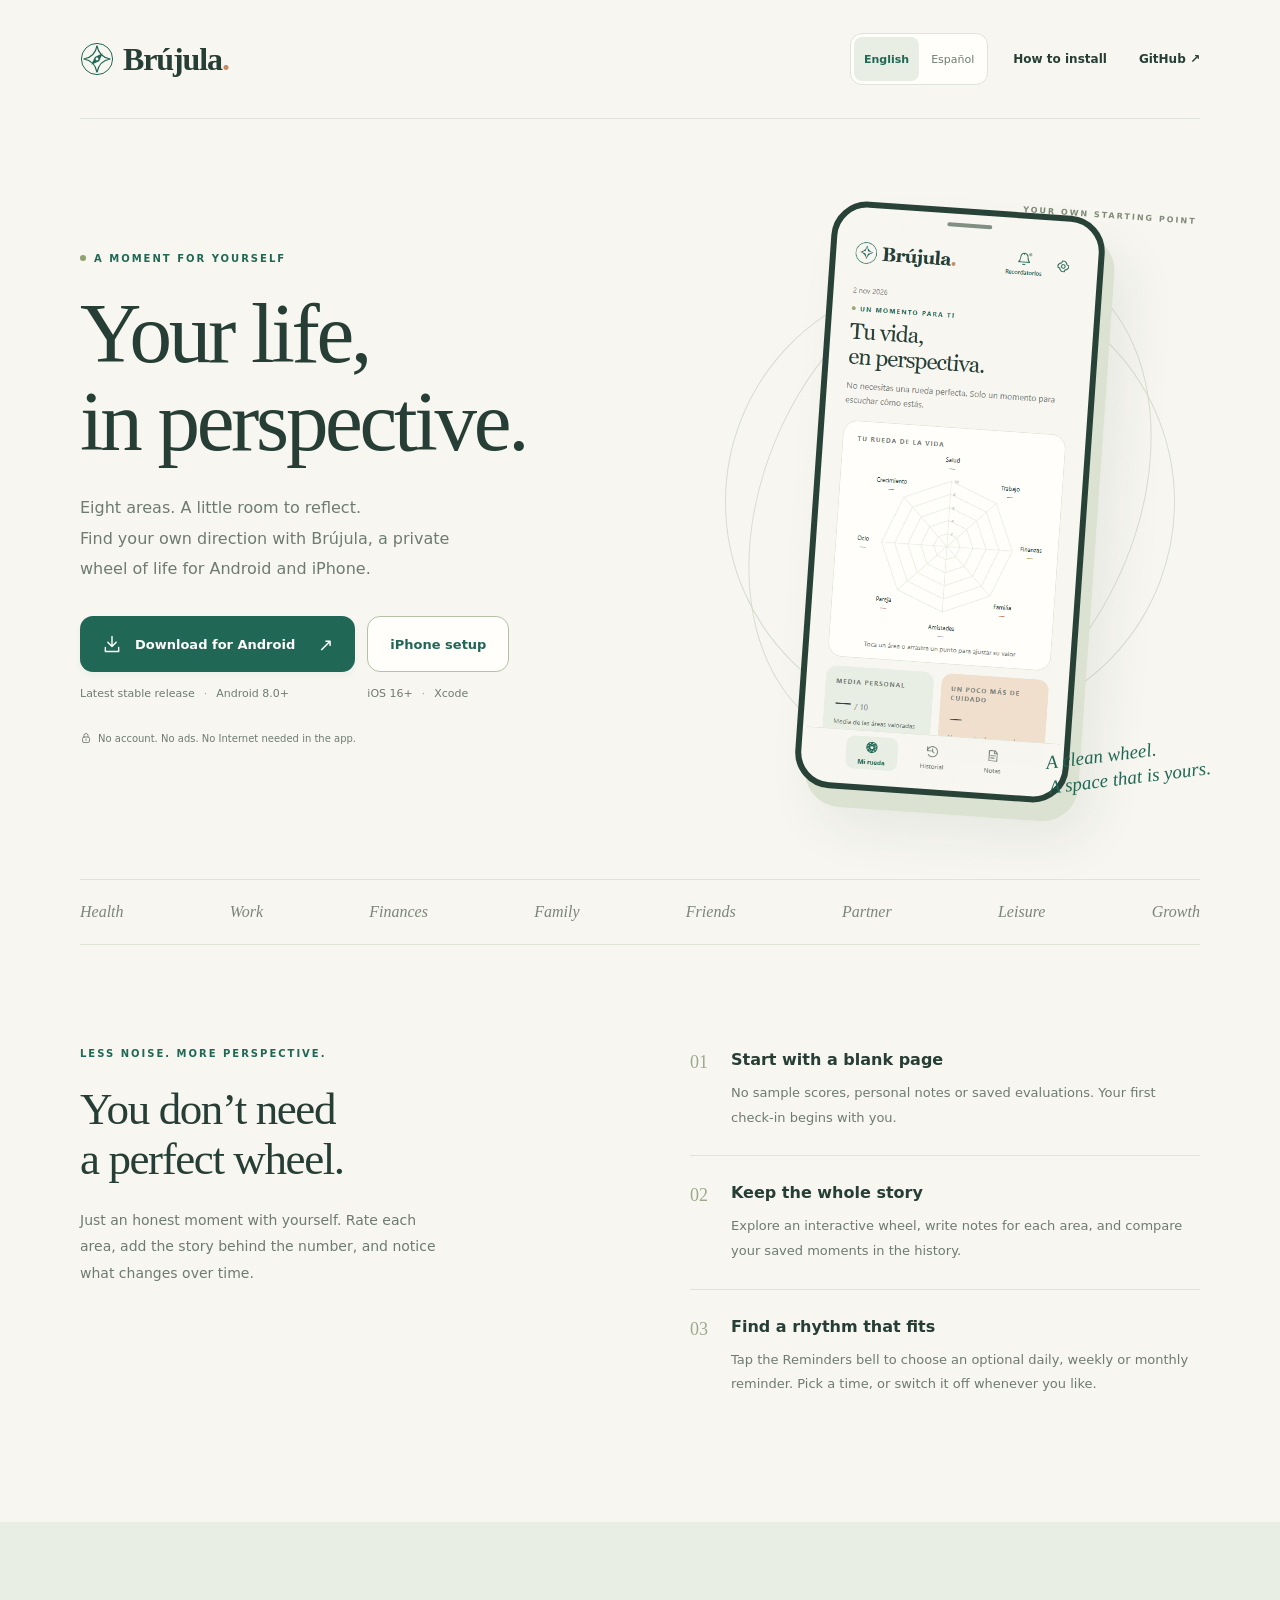
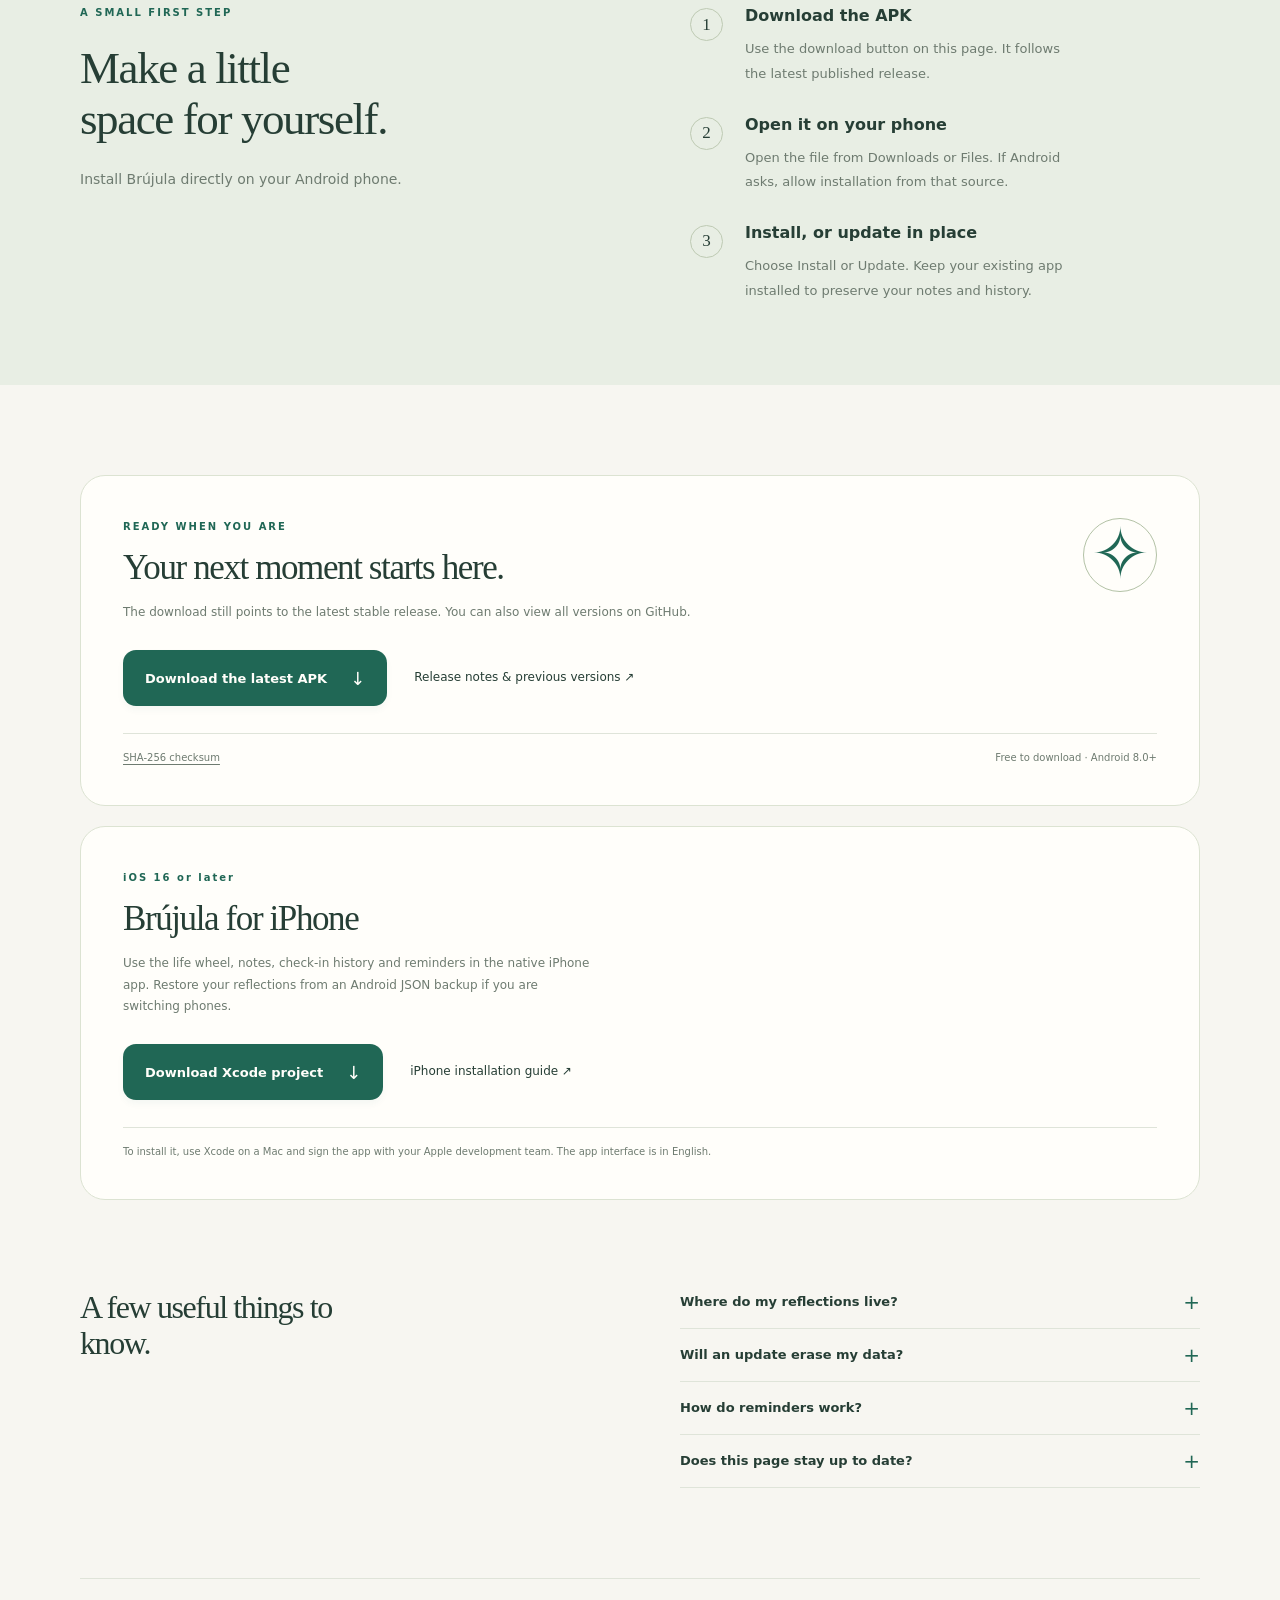
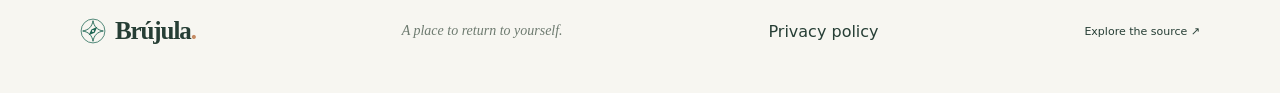
==== docs/index.html @ 3e348120 "Offer iPhone setup on the download website" ====
<!doctype html>
<html lang="en">
<head>
  <meta charset="utf-8">
  <meta name="viewport" content="width=device-width,initial-scale=1">
  <meta name="theme-color" content="#F7F6F1">
  <meta name="description" content="Get Brújula for Android and iPhone. A private, offline wheel of life with personal reflections, check-in history and optional reminders.">
  <meta name="color-scheme" content="light">
  <title>Brújula — A moment for yourself</title>
  <link rel="icon" type="image/svg+xml" href="compass.svg">
  <link rel="stylesheet" href="style.css?v=iphone-1">
  <script src="config.js" defer></script>
  <script src="translations.js?v=iphone-1" defer></script>
  <script src="app.js?v=language-1" defer></script>
</head>
<body>
  <a class="skip" href="#main" data-i18n="skip">Skip to content</a>
  <header class="site-header wrap">
    <a class="brand" href="#" aria-label="Brújula home" data-i18n-aria="home"><img src="compass.svg" width="34" height="34" alt=""><span>Brújula<span class="dot">.</span></span></a>
    <div class="header-tools">
      <div class="language-switch" role="group" aria-label="Language" data-i18n-aria="language" hidden>
        <button type="button" data-language="en" lang="en" aria-pressed="true">English</button>
        <button type="button" data-language="es" lang="es" aria-pressed="false">Español</button>
      </div>
      <nav aria-label="Main navigation" data-i18n-aria="navigation"><a href="#how-to-install" data-i18n="navInstall">How to install</a><a data-repository href="https://github.com/anderrow/brujula" target="_blank" rel="noopener noreferrer">GitHub <span aria-hidden="true">↗</span></a></nav>
    </div>
  </header>
  <main id="main">
    <section class="hero wrap" aria-labelledby="hero-title">
      <div class="hero-copy">
        <p class="eyebrow"><span aria-hidden="true"></span><span data-i18n="heroEyebrow">A MOMENT FOR YOURSELF</span></p>
        <h1 id="hero-title"><span data-i18n="heroTitleFirst">Your life,</span><br><span data-i18n="heroTitleLast">in perspective.</span></h1>
        <p class="intro"><span data-i18n="heroIntroFirst">Eight areas. A little room to reflect.</span><br><span data-i18n="heroIntroLast">Find your own direction with Brújula, a private wheel of life for Android and iPhone.</span></p>
        <div class="hero-actions">
          <div>
            <a class="button primary download-link" data-download href="https://github.com/anderrow/brujula/releases/latest/download/Brujula.apk"><svg viewBox="0 0 24 24" aria-hidden="true"><path d="M12 3v12m-5-5 5 5 5-5M4 16v5h16v-5"/></svg><span class="button-text" data-i18n="download">Download for Android</span><span aria-hidden="true">↗</span></a>
            <p class="download-meta"><span id="hero-version">Latest stable release</span><span class="divider">·</span>Android 8.0+</p>
          </div>
          <div lang="en">
            <a class="button outline" href="#iphone">iPhone setup</a>
            <p class="download-meta">iOS 16+ <span class="divider">·</span> Xcode</p>
          </div>
        </div>
        <p class="private-line"><svg viewBox="0 0 24 24" aria-hidden="true"><rect x="5" y="10" width="14" height="11" rx="3"/><path d="M8 10V7a4 4 0 0 1 8 0v3m-4 4v3"/></svg><span data-i18n="privateLine">No account. No ads. No Internet needed in the app.</span></p>
      </div>
      <div class="hero-visual">
        <div class="orbit orbit-one" aria-hidden="true"></div><div class="orbit orbit-two" aria-hidden="true"></div>
        <span class="visual-label" aria-hidden="true" data-i18n="visualLabel">YOUR OWN STARTING POINT</span>
        <div class="phone"><div class="phone-speaker" aria-hidden="true"></div><img src="app-preview.png?v=1.1.1" width="393" height="852" data-i18n-alt="previewAlt" alt="The Brújula app starts with a clean wheel of life and a labeled reminder bell in the header. All eight categories are unrated and no personal data is preloaded."></div>
        <span class="visual-note"><span data-i18n="visualNoteFirst">A clean wheel.</span><br><span data-i18n="visualNoteLast">A space that is yours.</span></span>
      </div>
    </section>
    <div class="areas wrap" aria-label="The eight areas of your wheel" data-i18n-aria="areasLabel"><span data-i18n="health">Health</span><span data-i18n="work">Work</span><span data-i18n="finances">Finances</span><span data-i18n="family">Family</span><span data-i18n="friends">Friends</span><span data-i18n="partner">Partner</span><span data-i18n="leisure">Leisure</span><span data-i18n="growth">Growth</span></div>
    <section class="reflection wrap" aria-labelledby="reflection-title">
      <div class="section-intro"><p class="eyebrow" data-i18n="reflectionEyebrow">LESS NOISE. MORE PERSPECTIVE.</p><h2 id="reflection-title"><span data-i18n="reflectionTitleFirst">You don’t need</span><br><span data-i18n="reflectionTitleLast">a perfect wheel.</span></h2><p data-i18n="reflectionIntro">Just an honest moment with yourself. Rate each area, add the story behind the number, and notice what changes over time.</p></div>
      <div class="feature-list">
        <article><span class="feature-number">01</span><div><h3 data-i18n="featureStartTitle">Start with a blank page</h3><p data-i18n="featureStartBody">No sample scores, personal notes or saved evaluations. Your first check-in begins with you.</p></div></article>
        <article><span class="feature-number">02</span><div><h3 data-i18n="featureHistoryTitle">Keep the whole story</h3><p data-i18n="featureHistoryBody">Explore an interactive wheel, write notes for each area, and compare your saved moments in the history.</p></div></article>
        <article><span class="feature-number">03</span><div><h3 data-i18n="featureReminderTitle">Find a rhythm that fits</h3><p data-i18n="featureReminderBody">Tap the Reminders bell to choose an optional daily, weekly or monthly reminder. Pick a time, or switch it off whenever you like.</p></div></article>
      </div>
    </section>
    <section id="how-to-install" class="install-section" aria-labelledby="install-title">
      <div class="wrap install-layout">
        <div><p class="eyebrow" data-i18n="installEyebrow">A SMALL FIRST STEP</p><h2 id="install-title"><span data-i18n="installTitleFirst">Make a little</span><br><span data-i18n="installTitleLast">space for yourself.</span></h2><p class="section-copy" data-i18n="installIntro">Install Brújula directly on your Android phone.</p></div>
        <ol class="install-steps">
          <li><span>1</span><div><h3 data-i18n="installDownloadTitle">Download the APK</h3><p data-i18n="installDownloadBody">Use the download button on this page. It follows the latest published release.</p></div></li>
          <li><span>2</span><div><h3 data-i18n="installOpenTitle">Open it on your phone</h3><p data-i18n="installOpenBody">Open the file from Downloads or Files. If Android asks, allow installation from that source.</p></div></li>
          <li><span>3</span><div><h3 data-i18n="installUpdateTitle">Install, or update in place</h3><p data-i18n="installUpdateBody">Choose Install or Update. Keep your existing app installed to preserve your notes and history.</p></div></li>
        </ol>
      </div>
    </section>
    <div class="release wrap">
      <section class="release-card" aria-labelledby="release-title">
        <div class="release-heading"><div><p class="eyebrow" data-i18n="releaseEyebrow">READY WHEN YOU ARE</p><h2 id="release-title" data-i18n="releaseTitle">Your next moment starts here.</h2><p id="release-description" aria-live="polite">The download always points to the latest stable release on GitHub.</p></div><span class="android-mark" aria-hidden="true">✧</span></div>
        <div class="release-actions"><a class="button primary download-link" data-download href="https://github.com/anderrow/brujula/releases/latest/download/Brujula.apk"><span class="button-text" data-i18n="downloadLatest">Download the latest APK</span><span aria-hidden="true">↓</span></a><a class="text-link" data-releases href="https://github.com/anderrow/brujula/releases/latest" target="_blank" rel="noopener noreferrer"><span data-i18n="releaseNotes">Release notes &amp; previous versions</span> <span aria-hidden="true">↗</span></a></div>
        <div class="release-foot"><a data-checksum href="https://github.com/anderrow/brujula/releases/latest/download/Brujula.apk.sha256" data-i18n="checksum">SHA-256 checksum</a><span data-i18n="releaseFoot">Free to download · Android 8.0+</span></div>
      </section>
      <section id="iphone" class="release-card" aria-labelledby="iphone-title" lang="en">
        <div class="release-heading">
          <div>
            <p class="eyebrow">iOS 16 or later</p>
            <h2 id="iphone-title">Brújula for iPhone</h2>
            <p>Use the life wheel, notes, check-in history and reminders in the native iPhone app. Restore your reflections from an Android JSON backup if you are switching phones.</p>
          </div>
        </div>
        <div class="release-actions">
          <a class="button primary" href="https://github.com/anderrow/brujula/archive/aee8aac75aae36e107dab9e1777c7aeee1365693.zip"><span class="button-text">Download Xcode project</span><span aria-hidden="true">↓</span></a>
          <a class="text-link" href="https://github.com/anderrow/brujula/tree/aee8aac75aae36e107dab9e1777c7aeee1365693/ios#run-on-an-iphone">iPhone installation guide <span aria-hidden="true">↗</span></a>
        </div>
        <div class="release-foot">To install it, use Xcode on a Mac and sign the app with your Apple development team. The app interface is in English.</div>
      </section>
    </div>
    <section class="faq wrap" aria-labelledby="questions-title">
      <h2 id="questions-title" data-i18n="questionsTitle">A few useful things to know.</h2>
      <div>
        <details><summary data-i18n="faqDataTitle">Where do my reflections live?</summary><p data-i18n="faqDataBody">On your phone. The Android app works offline, with no account, server or analytics. You can export a local JSON backup from Settings. Back up your reflections before uninstalling or changing phones.</p></details>
        <details><summary data-i18n="faqUpdateTitle">Will an update erase my data?</summary><p data-i18n="faqUpdateBody">Install the new release over your existing app, without uninstalling it. Your reflections and history are preserved. To start fresh instead, use Settings → Clear data and start fresh and confirm.</p></details>
        <details><summary data-i18n="faqReminderTitle">How do reminders work?</summary><p data-i18n="faqReminderBody">They are off by default. Tap the bell labeled Reminders in the app header, or open Settings → Reflection reminder. Choose a daily, weekly or monthly schedule and a local time, then save. Android will ask for notification permission when needed. You can disable the reminder and save at any time. Battery management may delay delivery.</p></details>
        <details><summary data-i18n="faqLatestTitle">Does this page stay up to date?</summary><p data-i18n="faqLatestBody">The download points to the latest stable GitHub release. Version information is refreshed from GitHub when available. The permanent APK link follows new releases even if version information is temporarily out of date. This page does not update the app on your phone automatically.</p></details>
      </div>
    </section>
  </main>
  <footer class="wrap"><a class="brand" href="#" aria-label="Brújula home" data-i18n-aria="home"><img src="compass.svg" width="26" height="26" alt=""><span>Brújula<span class="dot">.</span></span></a><p data-i18n="footerNote">A place to return to yourself.</p><a href="privacy.html" data-i18n="privacyPolicy">Privacy policy</a><a data-repository href="https://github.com/anderrow/brujula" target="_blank" rel="noopener noreferrer"><span data-i18n="source">Explore the source</span> <span aria-hidden="true">↗</span></a></footer>
  <noscript><p class="noscript">JavaScript is off. The APK links still download the latest stable release.</p></noscript>
</body>
</html>
---- docs/style.css ----
:root{--cream:#f7f6f1;--paper:#fffefa;--green:#206755;--ink:#263e35;--muted:#6e7b70;--line:#dfe4d9;--pale:#e8eee4;--warm:#ead7c1;--serif:Georgia,'Times New Roman',serif;--sans:system-ui,-apple-system,'Segoe UI',sans-serif;font-family:var(--sans);color:var(--ink);background:var(--cream);font-synthesis:none}*{box-sizing:border-box}html{scroll-behavior:smooth}body{margin:0}a{color:inherit;text-decoration:none}button,a{-webkit-tap-highlight-color:transparent}a:focus-visible,summary:focus-visible{outline:3px solid #b38a45;outline-offset:6px}.wrap{width:min(1120px,calc(100% - 80px));margin:auto}.skip{position:fixed;top:10px;left:10px;z-index:20;background:var(--green);color:white;padding:12px;transform:translateY(-200%)}.skip:focus{transform:none}.site-header{display:flex;justify-content:space-between;align-items:center;padding:33px 0;border-bottom:1px solid var(--line)}.brand{font:600 32px var(--serif);letter-spacing:-1.1px;display:inline-flex;align-items:center;gap:9px}.brand img{object-fit:contain}.dot{color:#c58b63}nav{display:flex;align-items:center;gap:32px;font-size:12px;font-weight:550}nav a{padding:10px 0}nav a:hover,.text-link:hover,footer>a:last-child:hover{color:var(--green);text-decoration:underline;text-underline-offset:5px}.hero{display:grid;grid-template-columns:1.08fr .92fr;align-items:center;gap:35px;min-height:760px;padding:75px 0 69px}.eyebrow{font-size:10px;font-weight:700;line-height:1.7;letter-spacing:2px;color:var(--green);display:flex;gap:8px;align-items:center;margin:0 0 22px}.eyebrow>span{width:6px;height:6px;border-radius:50%;background:#8fa16e}h1{font:normal clamp(57px,6.8vw,85px)/1.04 var(--serif);letter-spacing:-3.3px;margin:0 0 28px}h2{font:normal 45px/1.12 var(--serif);letter-spacing:-1.4px;margin:0 0 22px}h3{font-size:16px;line-height:1.5;margin:0 0 9px;font-weight:600}.intro{font-size:16px;line-height:1.9;color:var(--muted);max-width:405px;margin:0 0 32px}.button{display:inline-flex;align-items:center;justify-content:center;gap:13px;min-height:56px;border-radius:13px;padding:16px 22px;font-size:13px;font-weight:600;cursor:pointer}.primary{background:var(--green);color:#fffefa;box-shadow:0 4px 7px #2067550b;transition:background .15s,transform .15s}.primary:hover{background:#18523f;transform:translateY(-2px)}.primary svg,.private-line svg{width:20px;height:20px;stroke:currentColor;fill:none;stroke-width:1.7;stroke-linecap:round;stroke-linejoin:round}.button>span{font-size:18px;font-weight:400;margin-left:10px}.download-meta{display:flex;gap:9px;align-items:center;color:var(--muted);font-size:11px;margin:15px 0 22px}.divider{color:#a2aa9a}.private-line{font-size:10px;color:var(--muted);display:flex;align-items:center;gap:6px}.private-line svg{width:12px;height:12px}.hero-visual{position:relative;display:flex;align-items:center;justify-content:center;min-height:590px}.phone{width:274px;border:6px solid #294238;border-radius:36px;padding:16px 4px 9px;background:#f7f6f1;box-shadow:11px 18px 0 #dce2d2,25px 35px 55px #263e3514;position:relative;z-index:2;transform:rotate(4deg);overflow:hidden}.phone img{display:block;width:100%;height:auto;border-radius:23px}.phone-speaker{position:absolute;width:45px;height:4px;top:9px;left:calc(50% - 22px);background:#809083;border-radius:5px}.orbit{position:absolute;border:1px solid #d7dece;border-radius:50%;width:450px;height:450px;transform:rotate(-24deg)}.orbit-two{width:370px;height:520px;transform:rotate(26deg)}.visual-label{position:absolute;top:4px;right:3px;font-size:8px;font-weight:700;letter-spacing:2px;transform:rotate(4deg);color:#7f8b77}.visual-note{font:italic 19px/1.3 var(--serif);position:absolute;right:-10px;bottom:7px;z-index:3;color:var(--green);transform:rotate(-7deg)}.areas{border-top:1px solid var(--line);border-bottom:1px solid var(--line);display:flex;justify-content:space-between;gap:10px;flex-wrap:wrap;padding:23px 0;color:#7b8678;font:italic 16px var(--serif)}.reflection{display:grid;grid-template-columns:1fr 1fr;gap:100px;padding:100px 0}.section-intro>p:last-child,.section-copy{font-size:14px;line-height:1.9;color:var(--muted);max-width:360px}.feature-list{padding-top:3px}.feature-list article{display:flex;gap:23px;padding:25px 0;border-bottom:1px solid var(--line)}.feature-list article:first-child{padding-top:0}.feature-list article:last-child{border-bottom:0}.feature-number{font:18px var(--serif);color:#9da98d;margin-top:4px}.feature-list p{font-size:13px;line-height:1.9;color:var(--muted);margin:0}.install-section{background:var(--pale);padding:82px 0}.install-layout{display:grid;grid-template-columns:1fr 1fr;gap:100px}.install-steps{margin:0;padding:0;list-style:none}.install-steps li{display:flex;gap:22px;padding:0 0 26px}.install-steps li:last-child{padding-bottom:0}.install-steps li>span{display:flex;align-items:center;justify-content:center;flex-shrink:0;width:33px;height:33px;border:1px solid #becab3;border-radius:50%;font:17px var(--serif);margin-top:4px}.install-steps p{font-size:13px;line-height:1.9;color:var(--muted);margin:0;max-width:340px}.release{padding:90px 0}.release-card{border:1px solid #dce3d2;border-radius:25px;background:var(--paper);padding:42px}.release-heading{display:flex;justify-content:space-between;gap:20px}.release-heading h2{font-size:35px;margin:0 0 15px}.release-heading p:last-child{font-size:12px;line-height:1.8;color:var(--muted);margin:0}.release-heading .eyebrow{margin-bottom:13px}.android-mark{display:flex;align-items:center;justify-content:center;flex-shrink:0;width:74px;height:74px;border:1px solid #b3c2a6;border-radius:50%;font:70px var(--serif);color:var(--green);line-height:1}.release-actions{display:flex;align-items:center;gap:27px;margin-top:26px}.text-link{font-size:12px;line-height:1.8}.release-foot{display:flex;align-items:center;justify-content:space-between;font-size:10px;color:var(--muted);border-top:1px solid var(--line);padding-top:18px;margin-top:27px;gap:15px}.release-foot a{text-decoration:underline;text-underline-offset:3px}.faq{display:grid;grid-template-columns:1fr 1fr;gap:80px;padding:0 0 90px}.faq h2{font-size:32px;max-width:270px}.faq details{border-bottom:1px solid var(--line);padding:18px 0}.faq details:first-child{padding-top:4px}.faq summary{font-size:13px;font-weight:600;cursor:pointer;list-style:none;display:flex;gap:15px;justify-content:space-between}.faq summary::-webkit-details-marker{display:none}.faq summary:after{content:'+';font-weight:400;color:var(--green);font-size:20px;line-height:16px}.faq details[open] summary:after{content:'−'}.faq details p{font-size:12px;line-height:1.9;color:var(--muted);margin-bottom:0}footer{display:flex;align-items:center;justify-content:space-between;gap:20px;border-top:1px solid var(--line);padding:30px 0 40px}footer .brand{font-size:25px}footer p{font:italic 14px var(--serif);color:var(--muted)}footer>a:last-child{font-size:11px}.noscript{text-align:center;font-size:12px;padding:10px 20px;color:var(--muted)}@media(min-width:1500px){.hero{min-height:800px}}@media(max-width:1000px){.wrap{width:calc(100% - 56px)}.hero{gap:15px;min-height:690px;padding:65px 0}.hero-visual{min-height:550px}.phone{width:245px}.orbit{width:330px;height:400px}.orbit-two{width:300px;height:440px}.visual-note{right:-6px;font-size:17px}.reflection,.install-layout{gap:50px}.faq{gap:50px}}@media(max-width:700px){.wrap{width:calc(100% - 40px)}.site-header{padding:22px 0}.brand{font-size:29px}.brand img{width:29px;height:29px}nav{font-size:11px;gap:17px}nav a:first-child{display:none}.hero{grid-template-columns:1fr;padding:46px 0 32px;gap:18px;min-height:0}.hero-copy{max-width:480px}.eyebrow{font-size:9px;letter-spacing:1.7px;margin-bottom:20px}h1{font-size:62px;letter-spacing:-2.5px;margin-bottom:23px}.intro{font-size:14px;line-height:1.9;margin-bottom:25px;max-width:330px}.private-line{font-size:9px;line-height:1.8;align-items:flex-start}.private-line svg{flex-shrink:0;margin-top:2px}.hero-visual{min-height:500px;margin:10px 12px 9px}.phone{width:235px;border-width:5px;box-shadow:9px 13px 0 #dce2d2,15px 24px 35px #263e3514}.orbit{width:300px;height:360px}.orbit-two{width:255px;height:430px}.visual-label{top:8px;right:0;font-size:7px}.visual-note{bottom:5px;right:-5px;font-size:17px}.areas{justify-content:center;gap:15px 21px;padding:22px 12px;font-size:15px}.reflection{grid-template-columns:1fr;gap:28px;padding:60px 0}.section-intro h2{font-size:40px}.section-intro>p:last-child{font-size:13px;max-width:360px}.feature-list article{gap:19px;padding:22px 0}.feature-list p{font-size:12px}.install-section{padding:55px 0}.install-layout{grid-template-columns:1fr;gap:26px}.install-layout h2{font-size:40px}.install-steps li{gap:16px;padding-bottom:23px}.install-steps p{font-size:12px}.install-steps h3{font-size:14px}.release{padding:55px 0}.release-card{padding:26px 22px;border-radius:20px}.release-heading h2{font-size:31px;max-width:280px}.release-heading .eyebrow{font-size:8px}.android-mark{display:none}.release-actions{flex-direction:column;align-items:flex-start;gap:20px}.release-actions .button{width:100%;font-size:12px;gap:8px;padding:15px 12px}.release-foot{align-items:flex-start;flex-direction:column;gap:12px}.faq{grid-template-columns:1fr;gap:22px;padding-bottom:55px}.faq h2{font-size:32px;max-width:300px}.faq details{padding:18px 0}footer{flex-wrap:wrap;padding:25px 0 30px;gap:15px}footer p{font-size:12px;margin-left:auto}footer>a:last-child{width:100%}}@media(max-width:350px){h1{font-size:54px}.button{font-size:12px;padding:15px 17px}.hero-visual{margin-left:0;margin-right:0}.orbit{width:275px}.visual-note{right:0}.wrap{width:calc(100% - 32px)}}@media(prefers-reduced-motion:reduce){html{scroll-behavior:auto}*{transition:none!important}}

.hero-visual{overflow:hidden}@media(min-width:701px){.hero-visual{overflow:visible}}@media(min-width:701px) and (max-width:1000px){.hero-visual{overflow:hidden}}

@media(max-width:700px){h1{font-size:54px}.hero-visual{padding:10px 0}.visual-note{bottom:15px;font-size:16px}}@media(max-width:350px){h1{font-size:46px}}

.header-tools{display:flex;align-items:center;gap:25px}.language-switch{display:flex;gap:2px;align-items:center;padding:3px;border:1px solid var(--line);border-radius:12px;background:var(--paper);flex-shrink:0}.language-switch[hidden]{display:none}.language-switch button{font:500 11px var(--sans);border:0;border-radius:8px;min-height:44px;min-width:54px;padding:0 10px;background:none;color:var(--muted);cursor:pointer}.language-switch button[aria-pressed=true]{color:var(--green);background:var(--pale);font-weight:700}.language-switch button:focus-visible{outline:3px solid #b38a45;outline-offset:3px}.button>.button-text{font-size:inherit;font-weight:inherit;margin-left:0}.eyebrow>[data-i18n]{width:auto;height:auto;border-radius:0;background:none}.site-header{gap:16px}@media(max-width:700px){.site-header nav{display:none}.header-tools{gap:0}}@media(max-width:350px){.site-header .brand{font-size:26px;gap:7px}.site-header .brand img{width:27px;height:27px}.language-switch button{padding:0 8px;min-width:52px}}

.hero-actions {
  display: flex;
  flex-wrap: wrap;
  gap: 12px;
}

.outline {
  border: 1px solid #b3c2a6;
  color: var(--green);
  background: var(--paper);
}

.outline:hover {
  background: var(--pale);
}

.release {
  display: grid;
  gap: 20px;
}

#iphone {
  scroll-margin-top: 24px;
}

#iphone .release-heading p:last-child {
  max-width: 62ch;
}
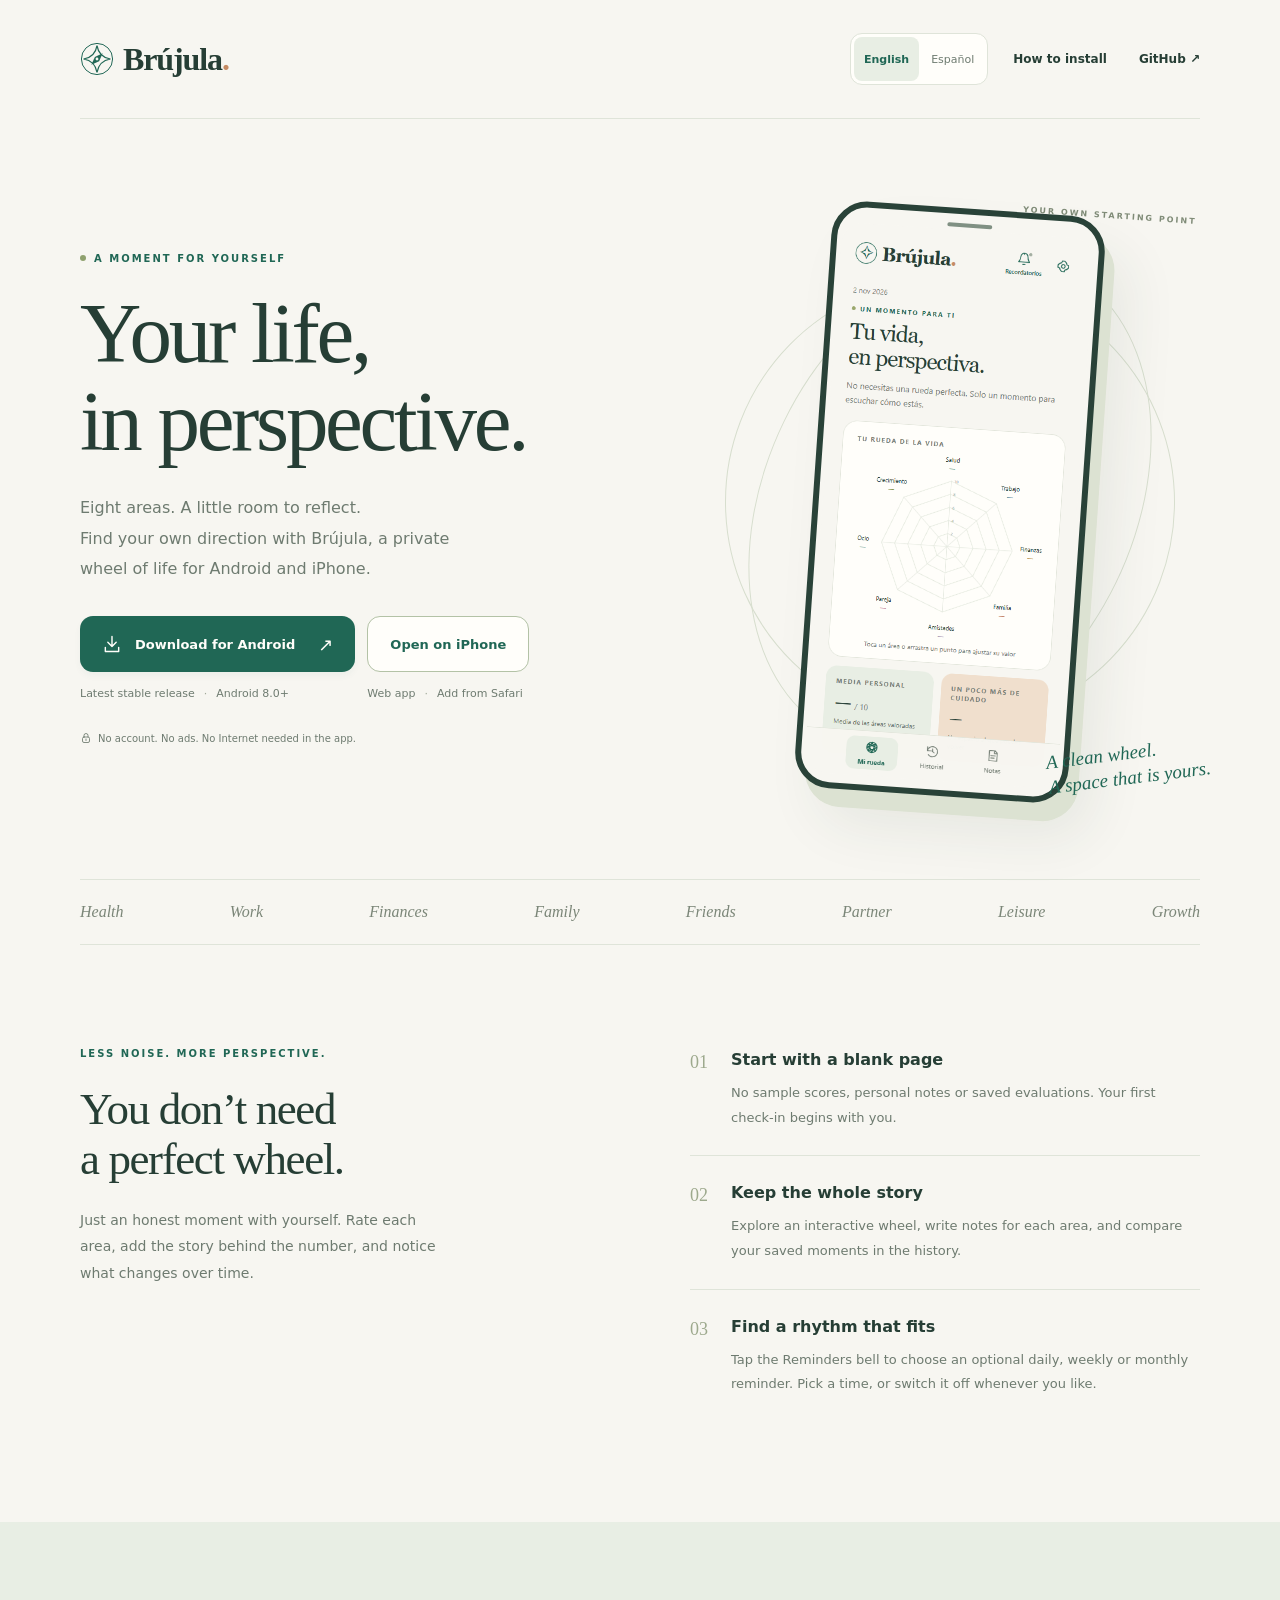
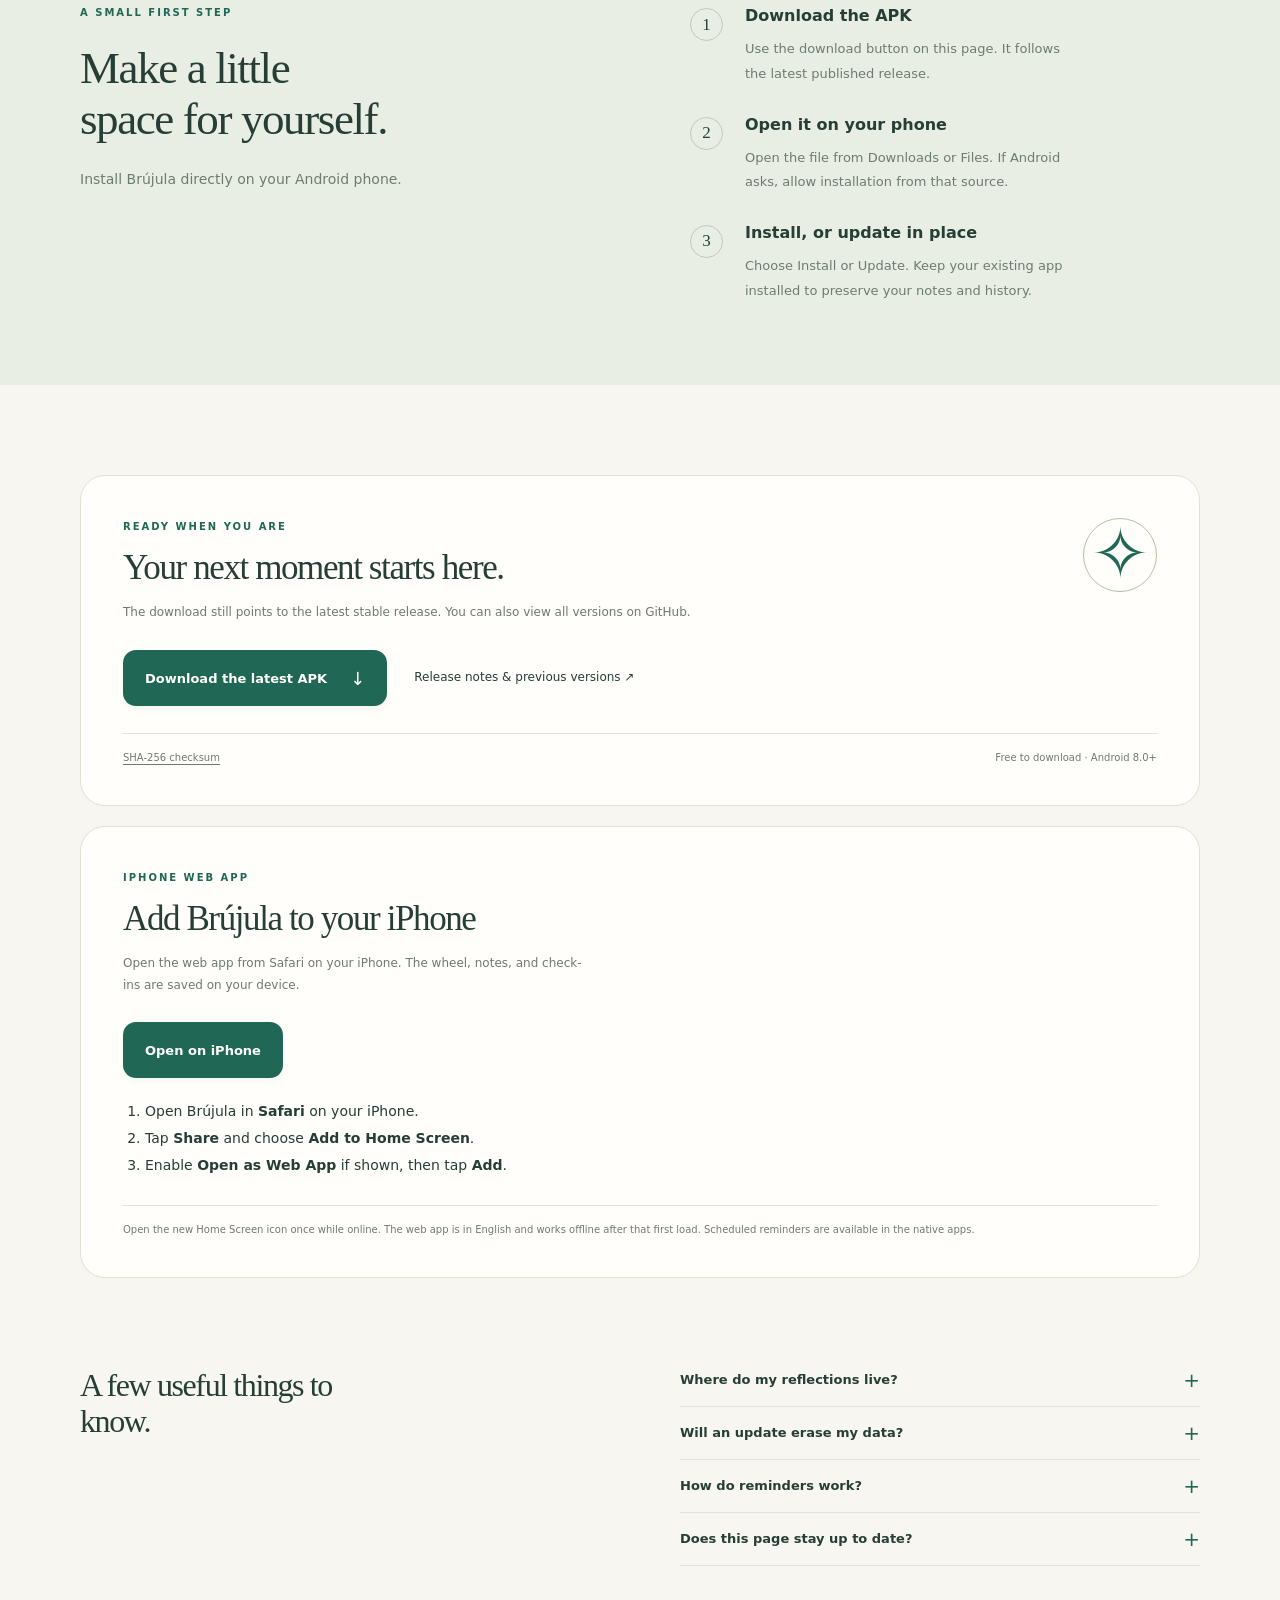
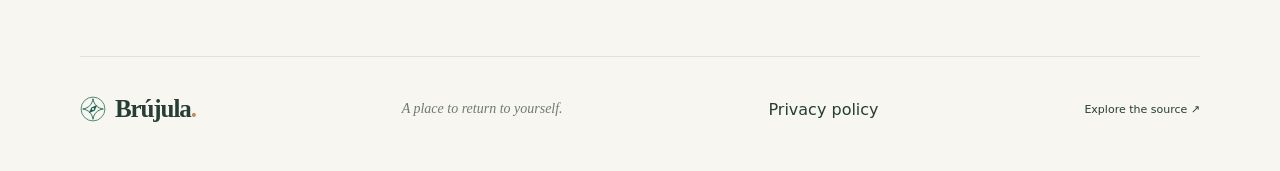
==== commit 2b43ba7a: "Offer a phone-only Brújula web app for iPhone" ====
--- a/docs/index.html
+++ b/docs/index.html
@@ -8,7 +8,7 @@
   <meta name="color-scheme" content="light">
   <title>Brújula — A moment for yourself</title>
   <link rel="icon" type="image/svg+xml" href="compass.svg">
-  <link rel="stylesheet" href="style.css?v=iphone-1">
+  <link rel="stylesheet" href="style.css?v=iphone-2">
   <script src="config.js" defer></script>
   <script src="translations.js?v=iphone-1" defer></script>
   <script src="app.js?v=language-1" defer></script>
@@ -37,8 +37,8 @@
             <p class="download-meta"><span id="hero-version">Latest stable release</span><span class="divider">·</span>Android 8.0+</p>
           </div>
           <div lang="en">
-            <a class="button outline" href="#iphone">iPhone setup</a>
-            <p class="download-meta">iOS 16+ <span class="divider">·</span> Xcode</p>
+            <a class="button outline" href="web-app/">Open on iPhone</a>
+            <p class="download-meta">Web app <span class="divider">·</span> Add from Safari</p>
           </div>
         </div>
         <p class="private-line"><svg viewBox="0 0 24 24" aria-hidden="true"><rect x="5" y="10" width="14" height="11" rx="3"/><path d="M8 10V7a4 4 0 0 1 8 0v3m-4 4v3"/></svg><span data-i18n="privateLine">No account. No ads. No Internet needed in the app.</span></p>
@@ -78,16 +78,20 @@
       <section id="iphone" class="release-card" aria-labelledby="iphone-title" lang="en">
         <div class="release-heading">
           <div>
-            <p class="eyebrow">iOS 16 or later</p>
-            <h2 id="iphone-title">Brújula for iPhone</h2>
-            <p>Use the life wheel, notes, check-in history and reminders in the native iPhone app. Restore your reflections from an Android JSON backup if you are switching phones.</p>
+            <p class="eyebrow">IPHONE WEB APP</p>
+            <h2 id="iphone-title">Add Brújula to your iPhone</h2>
+            <p>Open the web app from Safari on your iPhone. The wheel, notes, and check-ins are saved on your device.</p>
           </div>
         </div>
         <div class="release-actions">
-          <a class="button primary" href="https://github.com/anderrow/brujula/archive/aee8aac75aae36e107dab9e1777c7aeee1365693.zip"><span class="button-text">Download Xcode project</span><span aria-hidden="true">↓</span></a>
-          <a class="text-link" href="https://github.com/anderrow/brujula/tree/aee8aac75aae36e107dab9e1777c7aeee1365693/ios#run-on-an-iphone">iPhone installation guide <span aria-hidden="true">↗</span></a>
+          <a class="button primary" href="web-app/">Open on iPhone</a>
         </div>
-        <div class="release-foot">To install it, use Xcode on a Mac and sign the app with your Apple development team. The app interface is in English.</div>
+        <ol class="iphone-steps">
+          <li>Open Brújula in <strong>Safari</strong> on your iPhone.</li>
+          <li>Tap <strong>Share</strong> and choose <strong>Add to Home Screen</strong>.</li>
+          <li>Enable <strong>Open as Web App</strong> if shown, then tap <strong>Add</strong>.</li>
+        </ol>
+        <div class="release-foot">Open the new Home Screen icon once while online. The web app is in English and works offline after that first load. Scheduled reminders are available in the native apps.</div>
       </section>
     </div>
     <section class="faq wrap" aria-labelledby="questions-title">
--- a/docs/style.css
+++ b/docs/style.css
@@ -34,3 +34,10 @@
 #iphone .release-heading p:last-child {
   max-width: 62ch;
 }
+
+.iphone-steps {
+  margin: 20px 0 0;
+  padding-left: 22px;
+  font-size: 14px;
+  line-height: 1.9;
+}
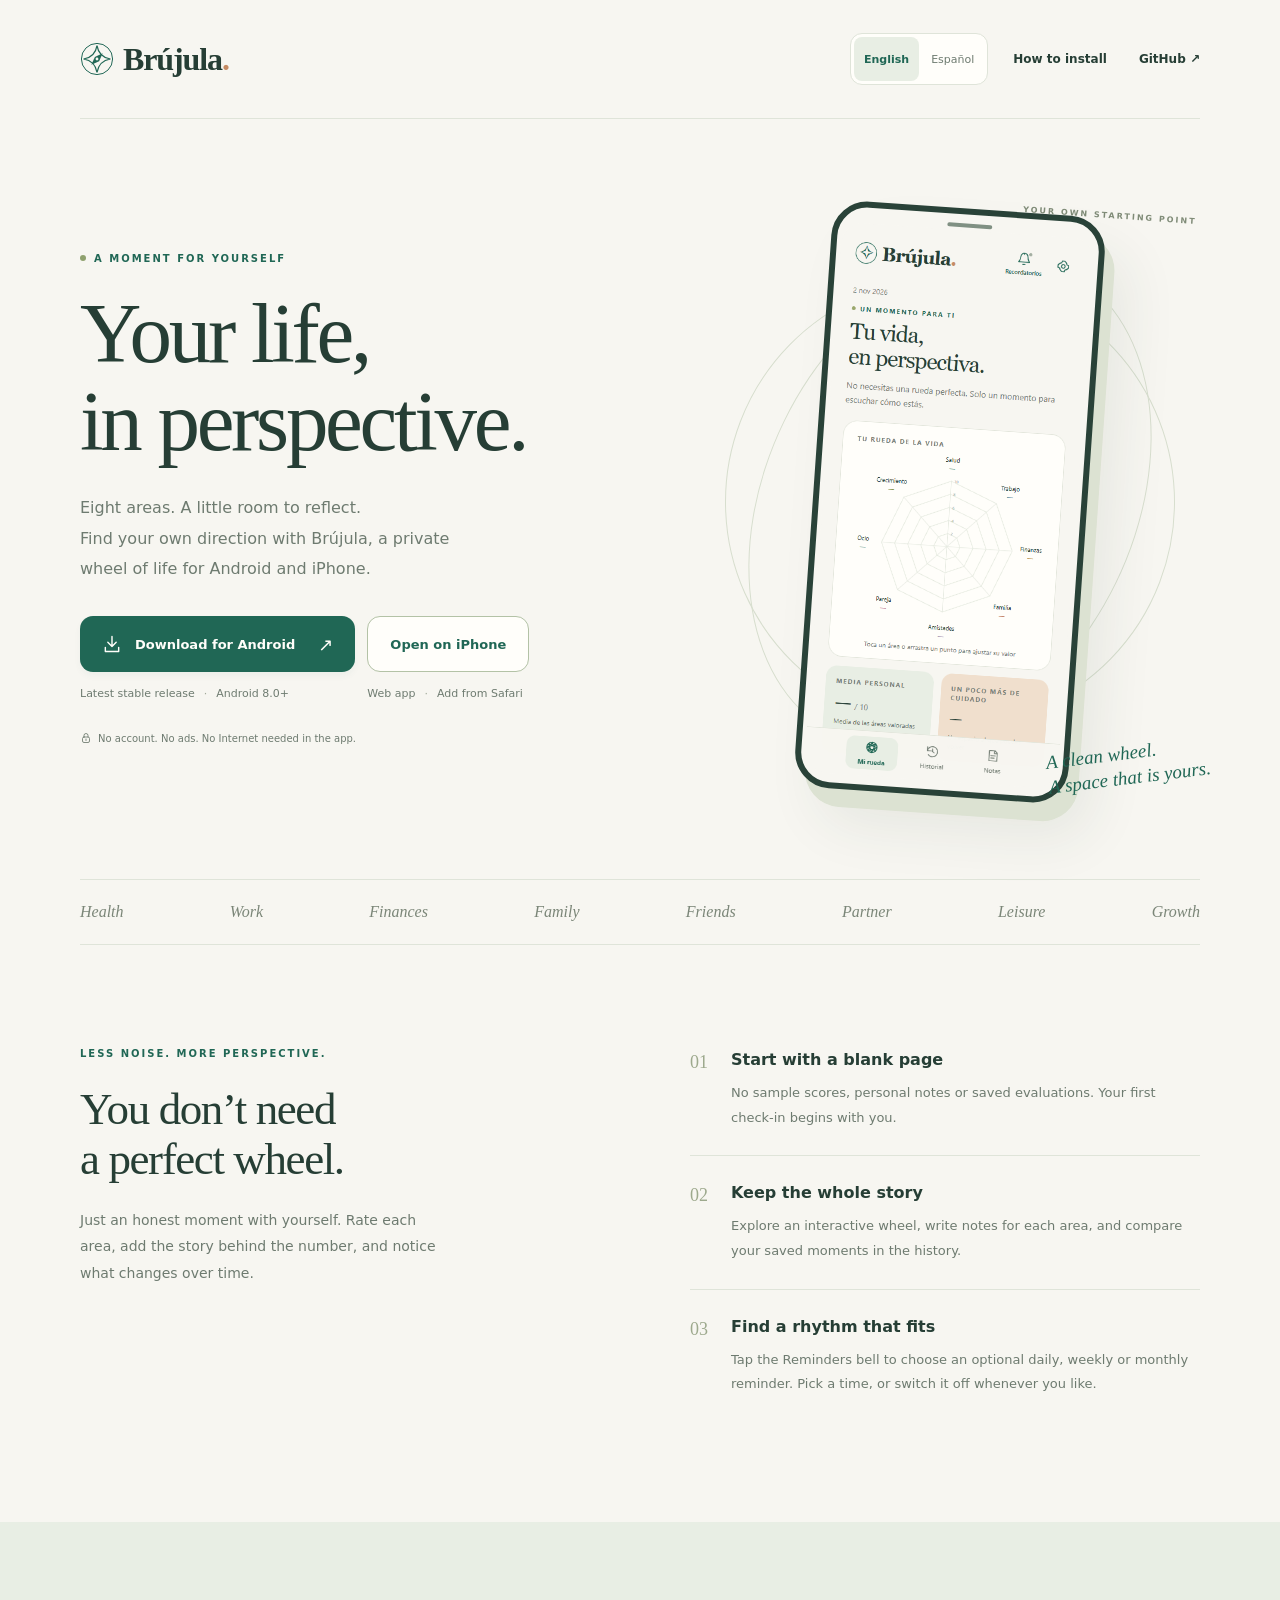
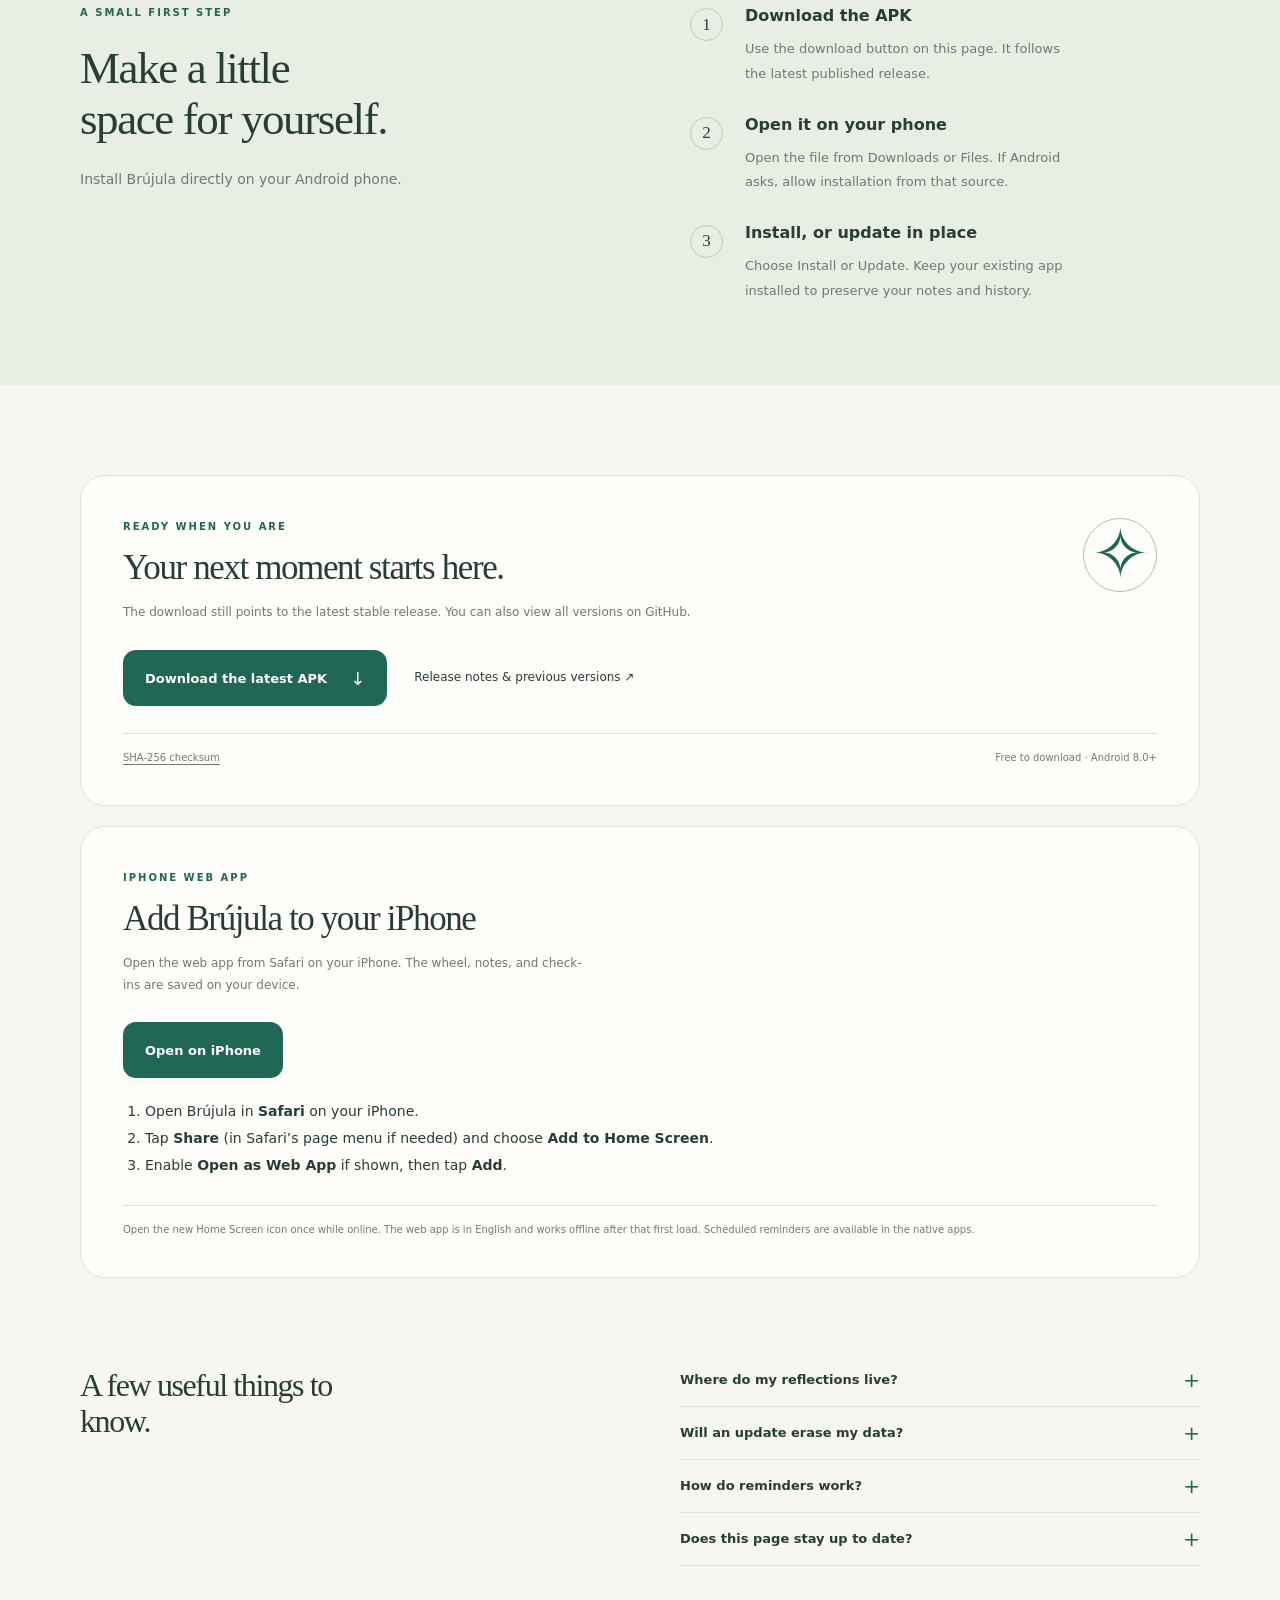
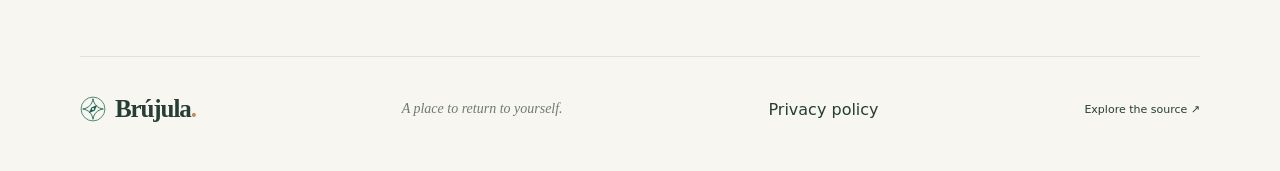
==== commit 7bac23dd: "Clarify the order of Safari installation steps" ====
--- a/docs/index.html
+++ b/docs/index.html
@@ -88,7 +88,7 @@
         </div>
         <ol class="iphone-steps">
           <li>Open Brújula in <strong>Safari</strong> on your iPhone.</li>
-          <li>Tap <strong>Share</strong> and choose <strong>Add to Home Screen</strong>.</li>
+          <li>Tap <strong>Share</strong> (in Safari’s page menu if needed) and choose <strong>Add to Home Screen</strong>.</li>
           <li>Enable <strong>Open as Web App</strong> if shown, then tap <strong>Add</strong>.</li>
         </ol>
         <div class="release-foot">Open the new Home Screen icon once while online. The web app is in English and works offline after that first load. Scheduled reminders are available in the native apps.</div>
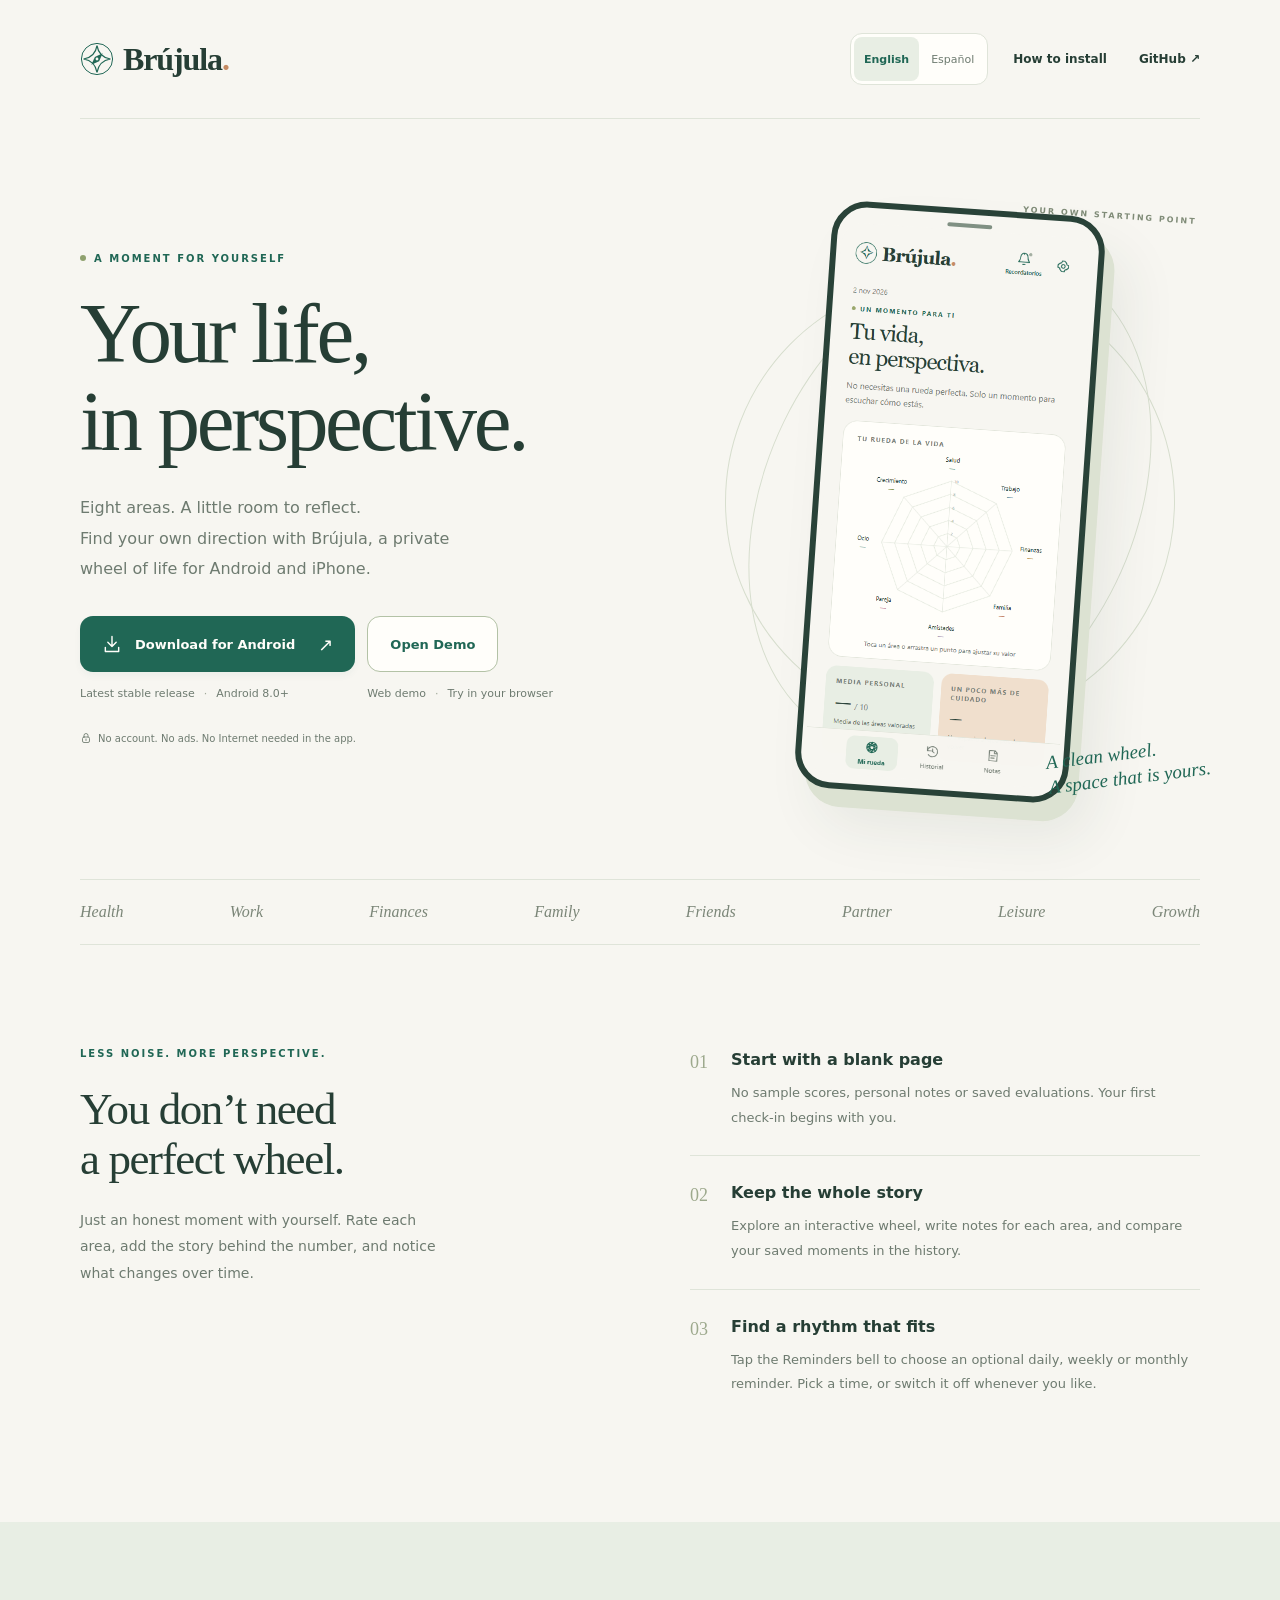
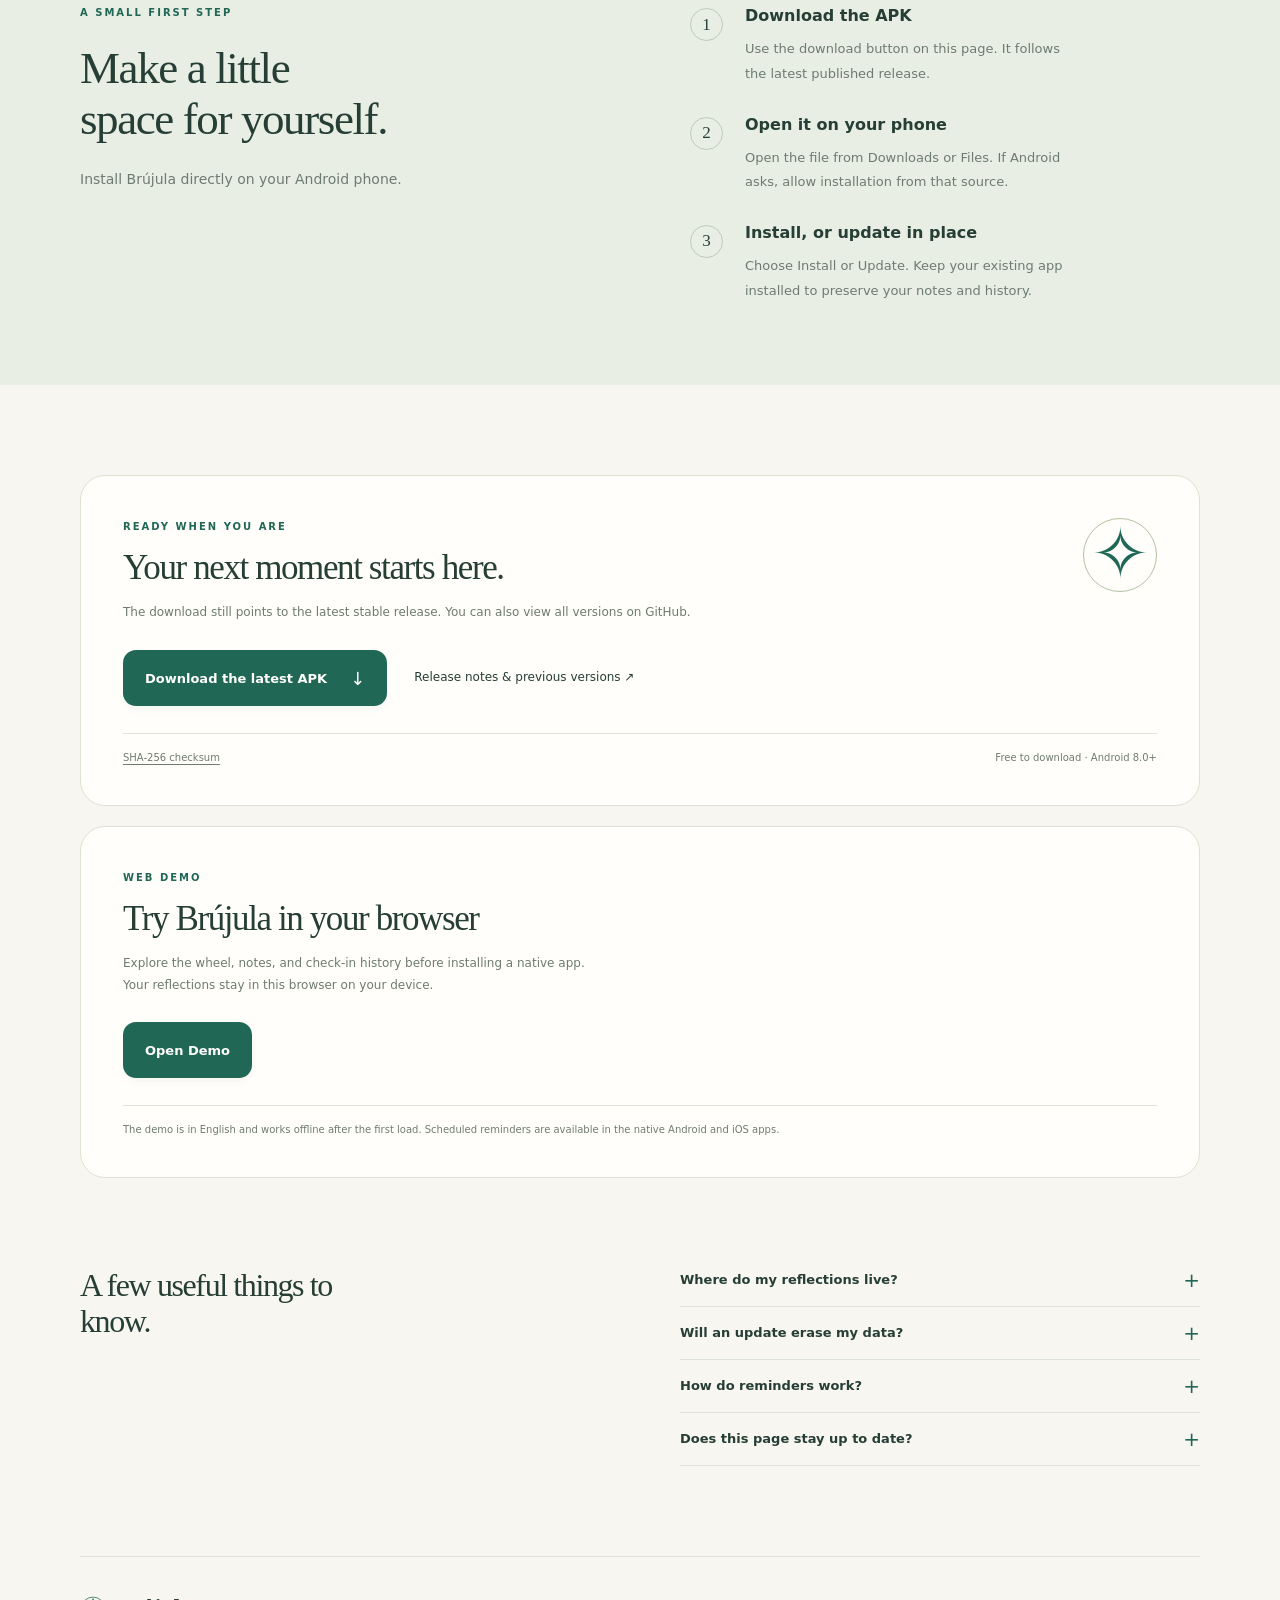
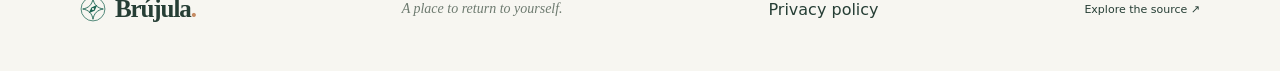
==== commit 0630eed3: "Label the browser experience as a web demo" ====
--- a/docs/index.html
+++ b/docs/index.html
@@ -37,8 +37,8 @@
             <p class="download-meta"><span id="hero-version">Latest stable release</span><span class="divider">·</span>Android 8.0+</p>
           </div>
           <div lang="en">
-            <a class="button outline" href="web-app/">Open on iPhone</a>
-            <p class="download-meta">Web app <span class="divider">·</span> Add from Safari</p>
+            <a class="button outline" href="web-app/">Open Demo</a>
+            <p class="download-meta">Web demo <span class="divider">·</span> Try in your browser</p>
           </div>
         </div>
         <p class="private-line"><svg viewBox="0 0 24 24" aria-hidden="true"><rect x="5" y="10" width="14" height="11" rx="3"/><path d="M8 10V7a4 4 0 0 1 8 0v3m-4 4v3"/></svg><span data-i18n="privateLine">No account. No ads. No Internet needed in the app.</span></p>
@@ -78,20 +78,15 @@
       <section id="iphone" class="release-card" aria-labelledby="iphone-title" lang="en">
         <div class="release-heading">
           <div>
-            <p class="eyebrow">IPHONE WEB APP</p>
-            <h2 id="iphone-title">Add Brújula to your iPhone</h2>
-            <p>Open the web app from Safari on your iPhone. The wheel, notes, and check-ins are saved on your device.</p>
+            <p class="eyebrow">WEB DEMO</p>
+            <h2 id="iphone-title">Try Brújula in your browser</h2>
+            <p>Explore the wheel, notes, and check-in history before installing a native app. Your reflections stay in this browser on your device.</p>
           </div>
         </div>
         <div class="release-actions">
-          <a class="button primary" href="web-app/">Open on iPhone</a>
+          <a class="button primary" href="web-app/">Open Demo</a>
         </div>
-        <ol class="iphone-steps">
-          <li>Open Brújula in <strong>Safari</strong> on your iPhone.</li>
-          <li>Tap <strong>Share</strong> (in Safari’s page menu if needed) and choose <strong>Add to Home Screen</strong>.</li>
-          <li>Enable <strong>Open as Web App</strong> if shown, then tap <strong>Add</strong>.</li>
-        </ol>
-        <div class="release-foot">Open the new Home Screen icon once while online. The web app is in English and works offline after that first load. Scheduled reminders are available in the native apps.</div>
+        <div class="release-foot">The demo is in English and works offline after the first load. Scheduled reminders are available in the native Android and iOS apps.</div>
       </section>
     </div>
     <section class="faq wrap" aria-labelledby="questions-title">
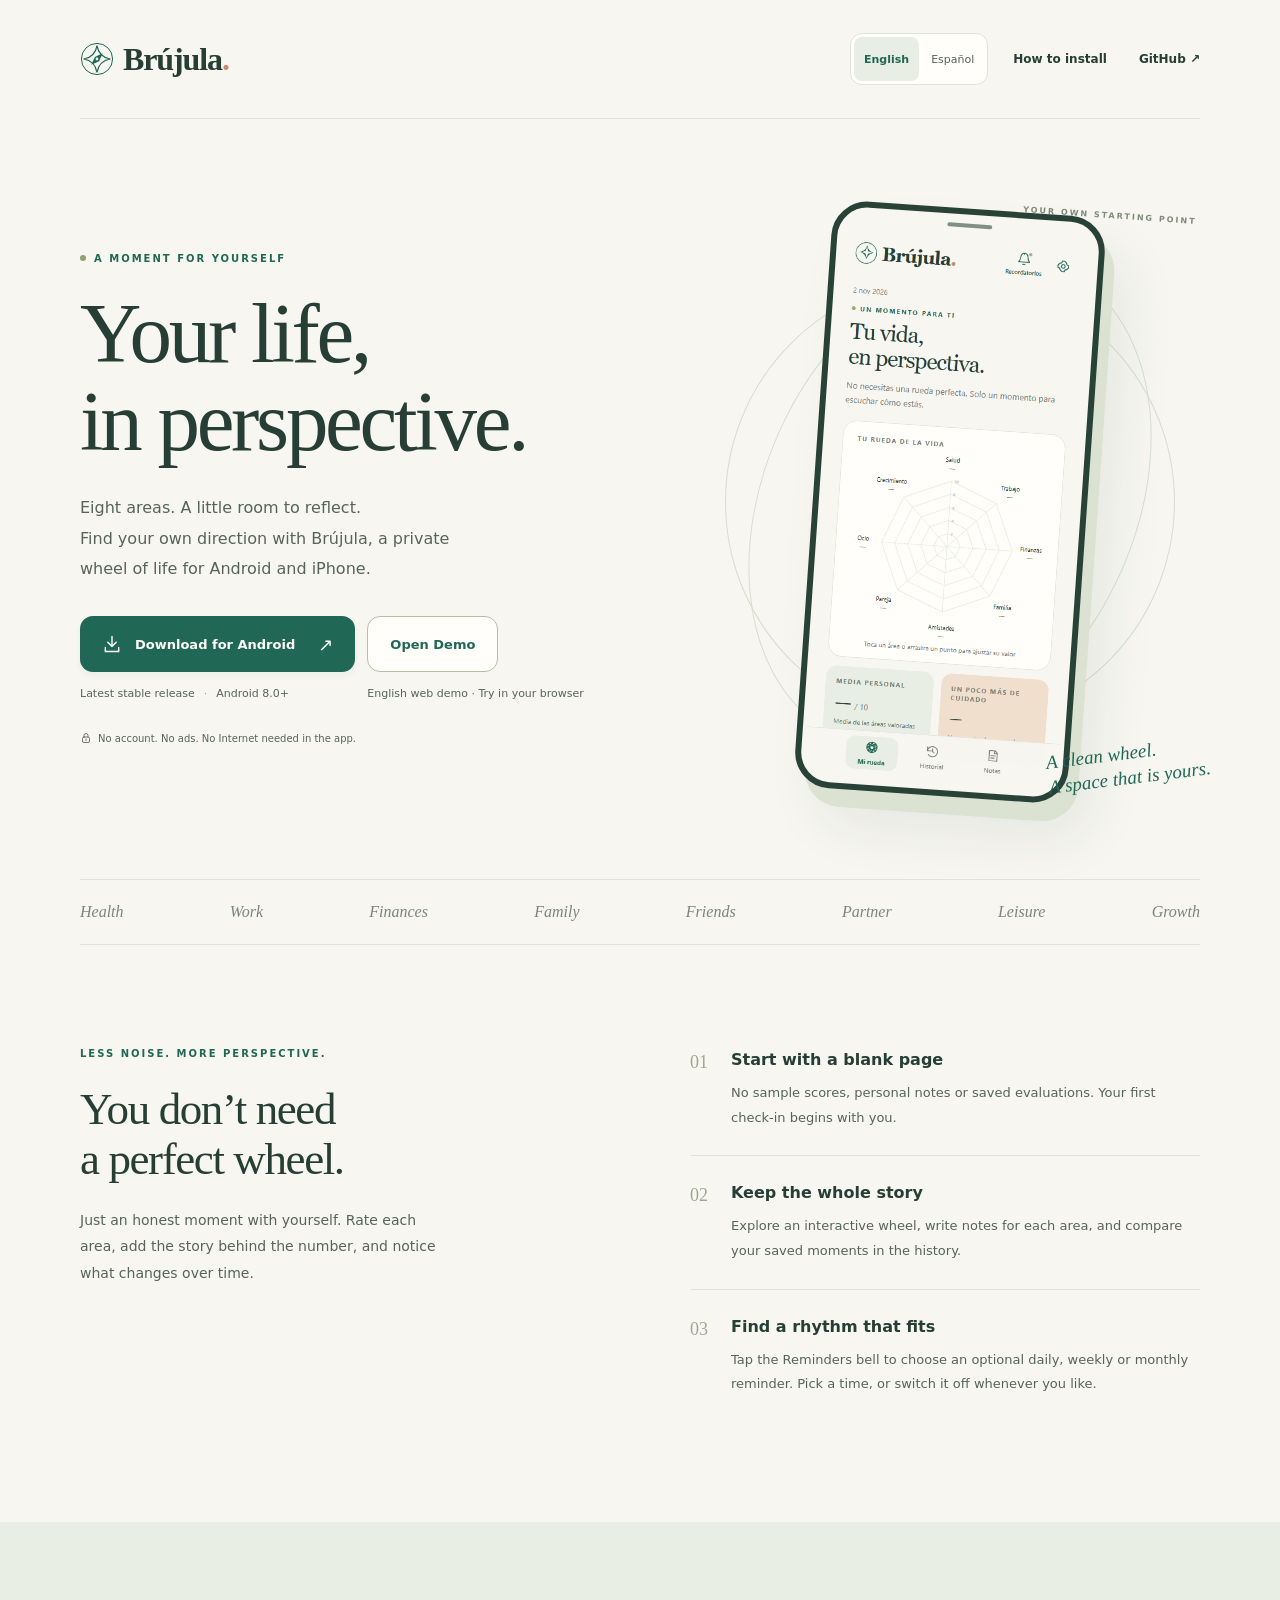
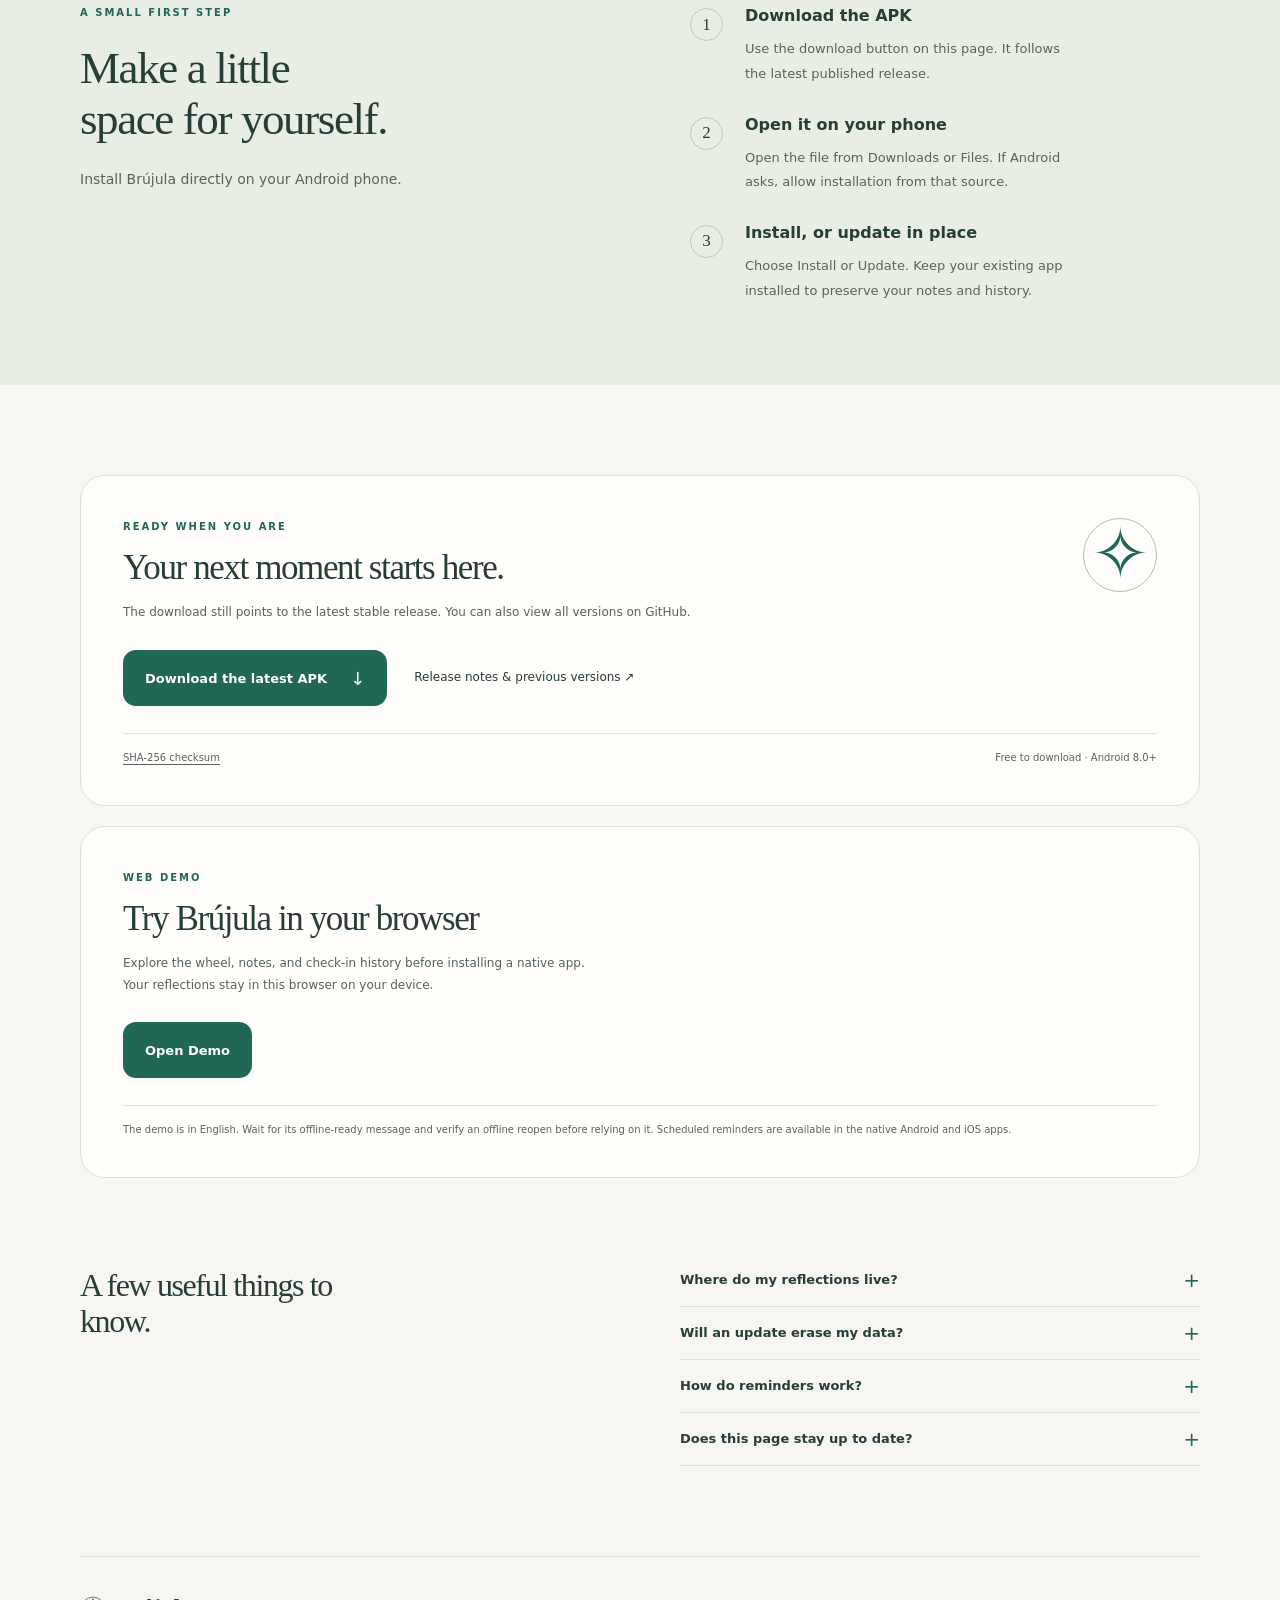
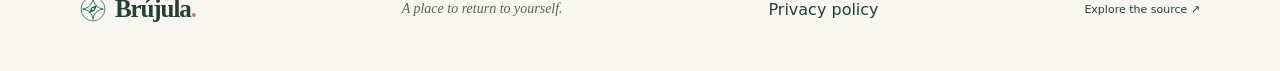
==== commit 06b27bf4: "Fix reflection recovery, backup safety and app verification" ====
--- a/docs/index.html
+++ b/docs/index.html
@@ -36,9 +36,9 @@
             <a class="button primary download-link" data-download href="https://github.com/anderrow/brujula/releases/latest/download/Brujula.apk"><svg viewBox="0 0 24 24" aria-hidden="true"><path d="M12 3v12m-5-5 5 5 5-5M4 16v5h16v-5"/></svg><span class="button-text" data-i18n="download">Download for Android</span><span aria-hidden="true">↗</span></a>
             <p class="download-meta"><span id="hero-version">Latest stable release</span><span class="divider">·</span>Android 8.0+</p>
           </div>
-          <div lang="en">
-            <a class="button outline" href="web-app/">Open Demo</a>
-            <p class="download-meta">Web demo <span class="divider">·</span> Try in your browser</p>
+          <div>
+            <a class="button outline" href="web-app/" data-i18n="openDemo">Open Demo</a>
+            <p class="download-meta" data-i18n="demoMeta">English web demo · Try in your browser</p>
           </div>
         </div>
         <p class="private-line"><svg viewBox="0 0 24 24" aria-hidden="true"><rect x="5" y="10" width="14" height="11" rx="3"/><path d="M8 10V7a4 4 0 0 1 8 0v3m-4 4v3"/></svg><span data-i18n="privateLine">No account. No ads. No Internet needed in the app.</span></p>
@@ -75,18 +75,18 @@
         <div class="release-actions"><a class="button primary download-link" data-download href="https://github.com/anderrow/brujula/releases/latest/download/Brujula.apk"><span class="button-text" data-i18n="downloadLatest">Download the latest APK</span><span aria-hidden="true">↓</span></a><a class="text-link" data-releases href="https://github.com/anderrow/brujula/releases/latest" target="_blank" rel="noopener noreferrer"><span data-i18n="releaseNotes">Release notes &amp; previous versions</span> <span aria-hidden="true">↗</span></a></div>
         <div class="release-foot"><a data-checksum href="https://github.com/anderrow/brujula/releases/latest/download/Brujula.apk.sha256" data-i18n="checksum">SHA-256 checksum</a><span data-i18n="releaseFoot">Free to download · Android 8.0+</span></div>
       </section>
-      <section id="iphone" class="release-card" aria-labelledby="iphone-title" lang="en">
+      <section id="iphone" class="release-card" aria-labelledby="iphone-title">
         <div class="release-heading">
           <div>
-            <p class="eyebrow">WEB DEMO</p>
-            <h2 id="iphone-title">Try Brújula in your browser</h2>
-            <p>Explore the wheel, notes, and check-in history before installing a native app. Your reflections stay in this browser on your device.</p>
+            <p class="eyebrow" data-i18n="demoEyebrow">WEB DEMO</p>
+            <h2 id="iphone-title" data-i18n="demoTitle">Try Brújula in your browser</h2>
+            <p data-i18n="demoBody">Explore the wheel, notes, and check-in history before installing a native app. Your reflections stay in this browser on your device.</p>
           </div>
         </div>
         <div class="release-actions">
-          <a class="button primary" href="web-app/">Open Demo</a>
+          <a class="button primary" href="web-app/" data-i18n="openDemo">Open Demo</a>
         </div>
-        <div class="release-foot">The demo is in English and works offline after the first load. Scheduled reminders are available in the native Android and iOS apps.</div>
+        <div class="release-foot" data-i18n="demoFoot">The demo is in English. Wait for its offline-ready message and verify an offline reopen before relying on it. Scheduled reminders are available in the native apps.</div>
       </section>
     </div>
     <section class="faq wrap" aria-labelledby="questions-title">
--- a/docs/style.css
+++ b/docs/style.css
@@ -1,4 +1,4 @@
-:root{--cream:#f7f6f1;--paper:#fffefa;--green:#206755;--ink:#263e35;--muted:#6e7b70;--line:#dfe4d9;--pale:#e8eee4;--warm:#ead7c1;--serif:Georgia,'Times New Roman',serif;--sans:system-ui,-apple-system,'Segoe UI',sans-serif;font-family:var(--sans);color:var(--ink);background:var(--cream);font-synthesis:none}*{box-sizing:border-box}html{scroll-behavior:smooth}body{margin:0}a{color:inherit;text-decoration:none}button,a{-webkit-tap-highlight-color:transparent}a:focus-visible,summary:focus-visible{outline:3px solid #b38a45;outline-offset:6px}.wrap{width:min(1120px,calc(100% - 80px));margin:auto}.skip{position:fixed;top:10px;left:10px;z-index:20;background:var(--green);color:white;padding:12px;transform:translateY(-200%)}.skip:focus{transform:none}.site-header{display:flex;justify-content:space-between;align-items:center;padding:33px 0;border-bottom:1px solid var(--line)}.brand{font:600 32px var(--serif);letter-spacing:-1.1px;display:inline-flex;align-items:center;gap:9px}.brand img{object-fit:contain}.dot{color:#c58b63}nav{display:flex;align-items:center;gap:32px;font-size:12px;font-weight:550}nav a{padding:10px 0}nav a:hover,.text-link:hover,footer>a:last-child:hover{color:var(--green);text-decoration:underline;text-underline-offset:5px}.hero{display:grid;grid-template-columns:1.08fr .92fr;align-items:center;gap:35px;min-height:760px;padding:75px 0 69px}.eyebrow{font-size:10px;font-weight:700;line-height:1.7;letter-spacing:2px;color:var(--green);display:flex;gap:8px;align-items:center;margin:0 0 22px}.eyebrow>span{width:6px;height:6px;border-radius:50%;background:#8fa16e}h1{font:normal clamp(57px,6.8vw,85px)/1.04 var(--serif);letter-spacing:-3.3px;margin:0 0 28px}h2{font:normal 45px/1.12 var(--serif);letter-spacing:-1.4px;margin:0 0 22px}h3{font-size:16px;line-height:1.5;margin:0 0 9px;font-weight:600}.intro{font-size:16px;line-height:1.9;color:var(--muted);max-width:405px;margin:0 0 32px}.button{display:inline-flex;align-items:center;justify-content:center;gap:13px;min-height:56px;border-radius:13px;padding:16px 22px;font-size:13px;font-weight:600;cursor:pointer}.primary{background:var(--green);color:#fffefa;box-shadow:0 4px 7px #2067550b;transition:background .15s,transform .15s}.primary:hover{background:#18523f;transform:translateY(-2px)}.primary svg,.private-line svg{width:20px;height:20px;stroke:currentColor;fill:none;stroke-width:1.7;stroke-linecap:round;stroke-linejoin:round}.button>span{font-size:18px;font-weight:400;margin-left:10px}.download-meta{display:flex;gap:9px;align-items:center;color:var(--muted);font-size:11px;margin:15px 0 22px}.divider{color:#a2aa9a}.private-line{font-size:10px;color:var(--muted);display:flex;align-items:center;gap:6px}.private-line svg{width:12px;height:12px}.hero-visual{position:relative;display:flex;align-items:center;justify-content:center;min-height:590px}.phone{width:274px;border:6px solid #294238;border-radius:36px;padding:16px 4px 9px;background:#f7f6f1;box-shadow:11px 18px 0 #dce2d2,25px 35px 55px #263e3514;position:relative;z-index:2;transform:rotate(4deg);overflow:hidden}.phone img{display:block;width:100%;height:auto;border-radius:23px}.phone-speaker{position:absolute;width:45px;height:4px;top:9px;left:calc(50% - 22px);background:#809083;border-radius:5px}.orbit{position:absolute;border:1px solid #d7dece;border-radius:50%;width:450px;height:450px;transform:rotate(-24deg)}.orbit-two{width:370px;height:520px;transform:rotate(26deg)}.visual-label{position:absolute;top:4px;right:3px;font-size:8px;font-weight:700;letter-spacing:2px;transform:rotate(4deg);color:#7f8b77}.visual-note{font:italic 19px/1.3 var(--serif);position:absolute;right:-10px;bottom:7px;z-index:3;color:var(--green);transform:rotate(-7deg)}.areas{border-top:1px solid var(--line);border-bottom:1px solid var(--line);display:flex;justify-content:space-between;gap:10px;flex-wrap:wrap;padding:23px 0;color:#7b8678;font:italic 16px var(--serif)}.reflection{display:grid;grid-template-columns:1fr 1fr;gap:100px;padding:100px 0}.section-intro>p:last-child,.section-copy{font-size:14px;line-height:1.9;color:var(--muted);max-width:360px}.feature-list{padding-top:3px}.feature-list article{display:flex;gap:23px;padding:25px 0;border-bottom:1px solid var(--line)}.feature-list article:first-child{padding-top:0}.feature-list article:last-child{border-bottom:0}.feature-number{font:18px var(--serif);color:#9da98d;margin-top:4px}.feature-list p{font-size:13px;line-height:1.9;color:var(--muted);margin:0}.install-section{background:var(--pale);padding:82px 0}.install-layout{display:grid;grid-template-columns:1fr 1fr;gap:100px}.install-steps{margin:0;padding:0;list-style:none}.install-steps li{display:flex;gap:22px;padding:0 0 26px}.install-steps li:last-child{padding-bottom:0}.install-steps li>span{display:flex;align-items:center;justify-content:center;flex-shrink:0;width:33px;height:33px;border:1px solid #becab3;border-radius:50%;font:17px var(--serif);margin-top:4px}.install-steps p{font-size:13px;line-height:1.9;color:var(--muted);margin:0;max-width:340px}.release{padding:90px 0}.release-card{border:1px solid #dce3d2;border-radius:25px;background:var(--paper);padding:42px}.release-heading{display:flex;justify-content:space-between;gap:20px}.release-heading h2{font-size:35px;margin:0 0 15px}.release-heading p:last-child{font-size:12px;line-height:1.8;color:var(--muted);margin:0}.release-heading .eyebrow{margin-bottom:13px}.android-mark{display:flex;align-items:center;justify-content:center;flex-shrink:0;width:74px;height:74px;border:1px solid #b3c2a6;border-radius:50%;font:70px var(--serif);color:var(--green);line-height:1}.release-actions{display:flex;align-items:center;gap:27px;margin-top:26px}.text-link{font-size:12px;line-height:1.8}.release-foot{display:flex;align-items:center;justify-content:space-between;font-size:10px;color:var(--muted);border-top:1px solid var(--line);padding-top:18px;margin-top:27px;gap:15px}.release-foot a{text-decoration:underline;text-underline-offset:3px}.faq{display:grid;grid-template-columns:1fr 1fr;gap:80px;padding:0 0 90px}.faq h2{font-size:32px;max-width:270px}.faq details{border-bottom:1px solid var(--line);padding:18px 0}.faq details:first-child{padding-top:4px}.faq summary{font-size:13px;font-weight:600;cursor:pointer;list-style:none;display:flex;gap:15px;justify-content:space-between}.faq summary::-webkit-details-marker{display:none}.faq summary:after{content:'+';font-weight:400;color:var(--green);font-size:20px;line-height:16px}.faq details[open] summary:after{content:'−'}.faq details p{font-size:12px;line-height:1.9;color:var(--muted);margin-bottom:0}footer{display:flex;align-items:center;justify-content:space-between;gap:20px;border-top:1px solid var(--line);padding:30px 0 40px}footer .brand{font-size:25px}footer p{font:italic 14px var(--serif);color:var(--muted)}footer>a:last-child{font-size:11px}.noscript{text-align:center;font-size:12px;padding:10px 20px;color:var(--muted)}@media(min-width:1500px){.hero{min-height:800px}}@media(max-width:1000px){.wrap{width:calc(100% - 56px)}.hero{gap:15px;min-height:690px;padding:65px 0}.hero-visual{min-height:550px}.phone{width:245px}.orbit{width:330px;height:400px}.orbit-two{width:300px;height:440px}.visual-note{right:-6px;font-size:17px}.reflection,.install-layout{gap:50px}.faq{gap:50px}}@media(max-width:700px){.wrap{width:calc(100% - 40px)}.site-header{padding:22px 0}.brand{font-size:29px}.brand img{width:29px;height:29px}nav{font-size:11px;gap:17px}nav a:first-child{display:none}.hero{grid-template-columns:1fr;padding:46px 0 32px;gap:18px;min-height:0}.hero-copy{max-width:480px}.eyebrow{font-size:9px;letter-spacing:1.7px;margin-bottom:20px}h1{font-size:62px;letter-spacing:-2.5px;margin-bottom:23px}.intro{font-size:14px;line-height:1.9;margin-bottom:25px;max-width:330px}.private-line{font-size:9px;line-height:1.8;align-items:flex-start}.private-line svg{flex-shrink:0;margin-top:2px}.hero-visual{min-height:500px;margin:10px 12px 9px}.phone{width:235px;border-width:5px;box-shadow:9px 13px 0 #dce2d2,15px 24px 35px #263e3514}.orbit{width:300px;height:360px}.orbit-two{width:255px;height:430px}.visual-label{top:8px;right:0;font-size:7px}.visual-note{bottom:5px;right:-5px;font-size:17px}.areas{justify-content:center;gap:15px 21px;padding:22px 12px;font-size:15px}.reflection{grid-template-columns:1fr;gap:28px;padding:60px 0}.section-intro h2{font-size:40px}.section-intro>p:last-child{font-size:13px;max-width:360px}.feature-list article{gap:19px;padding:22px 0}.feature-list p{font-size:12px}.install-section{padding:55px 0}.install-layout{grid-template-columns:1fr;gap:26px}.install-layout h2{font-size:40px}.install-steps li{gap:16px;padding-bottom:23px}.install-steps p{font-size:12px}.install-steps h3{font-size:14px}.release{padding:55px 0}.release-card{padding:26px 22px;border-radius:20px}.release-heading h2{font-size:31px;max-width:280px}.release-heading .eyebrow{font-size:8px}.android-mark{display:none}.release-actions{flex-direction:column;align-items:flex-start;gap:20px}.release-actions .button{width:100%;font-size:12px;gap:8px;padding:15px 12px}.release-foot{align-items:flex-start;flex-direction:column;gap:12px}.faq{grid-template-columns:1fr;gap:22px;padding-bottom:55px}.faq h2{font-size:32px;max-width:300px}.faq details{padding:18px 0}footer{flex-wrap:wrap;padding:25px 0 30px;gap:15px}footer p{font-size:12px;margin-left:auto}footer>a:last-child{width:100%}}@media(max-width:350px){h1{font-size:54px}.button{font-size:12px;padding:15px 17px}.hero-visual{margin-left:0;margin-right:0}.orbit{width:275px}.visual-note{right:0}.wrap{width:calc(100% - 32px)}}@media(prefers-reduced-motion:reduce){html{scroll-behavior:auto}*{transition:none!important}}
+:root{--cream:#f7f6f1;--paper:#fffefa;--green:#206755;--ink:#263e35;--muted:#56645a;--line:#dfe4d9;--pale:#e8eee4;--warm:#ead7c1;--serif:Georgia,'Times New Roman',serif;--sans:system-ui,-apple-system,'Segoe UI',sans-serif;font-family:var(--sans);color:var(--ink);background:var(--cream);font-synthesis:none}*{box-sizing:border-box}html{scroll-behavior:smooth}body{margin:0}a{color:inherit;text-decoration:none}button,a{-webkit-tap-highlight-color:transparent}a:focus-visible,summary:focus-visible{outline:3px solid #b38a45;outline-offset:6px}.wrap{width:min(1120px,calc(100% - 80px));margin:auto}.skip{position:fixed;top:10px;left:10px;z-index:20;background:var(--green);color:white;padding:12px;transform:translateY(-200%)}.skip:focus{transform:none}.site-header{display:flex;justify-content:space-between;align-items:center;padding:33px 0;border-bottom:1px solid var(--line)}.brand{font:600 32px var(--serif);letter-spacing:-1.1px;display:inline-flex;align-items:center;gap:9px}.brand img{object-fit:contain}.dot{color:#c58b63}nav{display:flex;align-items:center;gap:32px;font-size:12px;font-weight:550}nav a{padding:10px 0}nav a:hover,.text-link:hover,footer>a:last-child:hover{color:var(--green);text-decoration:underline;text-underline-offset:5px}.hero{display:grid;grid-template-columns:1.08fr .92fr;align-items:center;gap:35px;min-height:760px;padding:75px 0 69px}.eyebrow{font-size:10px;font-weight:700;line-height:1.7;letter-spacing:2px;color:var(--green);display:flex;gap:8px;align-items:center;margin:0 0 22px}.eyebrow>span{width:6px;height:6px;border-radius:50%;background:#8fa16e}h1{font:normal clamp(57px,6.8vw,85px)/1.04 var(--serif);letter-spacing:-3.3px;margin:0 0 28px}h2{font:normal 45px/1.12 var(--serif);letter-spacing:-1.4px;margin:0 0 22px}h3{font-size:16px;line-height:1.5;margin:0 0 9px;font-weight:600}.intro{font-size:16px;line-height:1.9;color:var(--muted);max-width:405px;margin:0 0 32px}.button{display:inline-flex;align-items:center;justify-content:center;gap:13px;min-height:56px;border-radius:13px;padding:16px 22px;font-size:13px;font-weight:600;cursor:pointer}.primary{background:var(--green);color:#fffefa;box-shadow:0 4px 7px #2067550b;transition:background .15s,transform .15s}.primary:hover{background:#18523f;transform:translateY(-2px)}.primary svg,.private-line svg{width:20px;height:20px;stroke:currentColor;fill:none;stroke-width:1.7;stroke-linecap:round;stroke-linejoin:round}.button>span{font-size:18px;font-weight:400;margin-left:10px}.download-meta{display:flex;gap:9px;align-items:center;color:var(--muted);font-size:11px;margin:15px 0 22px}.divider{color:#a2aa9a}.private-line{font-size:10px;color:var(--muted);display:flex;align-items:center;gap:6px}.private-line svg{width:12px;height:12px}.hero-visual{position:relative;display:flex;align-items:center;justify-content:center;min-height:590px}.phone{width:274px;border:6px solid #294238;border-radius:36px;padding:16px 4px 9px;background:#f7f6f1;box-shadow:11px 18px 0 #dce2d2,25px 35px 55px #263e3514;position:relative;z-index:2;transform:rotate(4deg);overflow:hidden}.phone img{display:block;width:100%;height:auto;border-radius:23px}.phone-speaker{position:absolute;width:45px;height:4px;top:9px;left:calc(50% - 22px);background:#809083;border-radius:5px}.orbit{position:absolute;border:1px solid #d7dece;border-radius:50%;width:450px;height:450px;transform:rotate(-24deg)}.orbit-two{width:370px;height:520px;transform:rotate(26deg)}.visual-label{position:absolute;top:4px;right:3px;font-size:8px;font-weight:700;letter-spacing:2px;transform:rotate(4deg);color:#7f8b77}.visual-note{font:italic 19px/1.3 var(--serif);position:absolute;right:-10px;bottom:7px;z-index:3;color:var(--green);transform:rotate(-7deg)}.areas{border-top:1px solid var(--line);border-bottom:1px solid var(--line);display:flex;justify-content:space-between;gap:10px;flex-wrap:wrap;padding:23px 0;color:#7b8678;font:italic 16px var(--serif)}.reflection{display:grid;grid-template-columns:1fr 1fr;gap:100px;padding:100px 0}.section-intro>p:last-child,.section-copy{font-size:14px;line-height:1.9;color:var(--muted);max-width:360px}.feature-list{padding-top:3px}.feature-list article{display:flex;gap:23px;padding:25px 0;border-bottom:1px solid var(--line)}.feature-list article:first-child{padding-top:0}.feature-list article:last-child{border-bottom:0}.feature-number{font:18px var(--serif);color:#9da98d;margin-top:4px}.feature-list p{font-size:13px;line-height:1.9;color:var(--muted);margin:0}.install-section{background:var(--pale);padding:82px 0}.install-layout{display:grid;grid-template-columns:1fr 1fr;gap:100px}.install-steps{margin:0;padding:0;list-style:none}.install-steps li{display:flex;gap:22px;padding:0 0 26px}.install-steps li:last-child{padding-bottom:0}.install-steps li>span{display:flex;align-items:center;justify-content:center;flex-shrink:0;width:33px;height:33px;border:1px solid #becab3;border-radius:50%;font:17px var(--serif);margin-top:4px}.install-steps p{font-size:13px;line-height:1.9;color:var(--muted);margin:0;max-width:340px}.release{padding:90px 0}.release-card{border:1px solid #dce3d2;border-radius:25px;background:var(--paper);padding:42px}.release-heading{display:flex;justify-content:space-between;gap:20px}.release-heading h2{font-size:35px;margin:0 0 15px}.release-heading p:last-child{font-size:12px;line-height:1.8;color:var(--muted);margin:0}.release-heading .eyebrow{margin-bottom:13px}.android-mark{display:flex;align-items:center;justify-content:center;flex-shrink:0;width:74px;height:74px;border:1px solid #b3c2a6;border-radius:50%;font:70px var(--serif);color:var(--green);line-height:1}.release-actions{display:flex;align-items:center;gap:27px;margin-top:26px}.text-link{font-size:12px;line-height:1.8}.release-foot{display:flex;align-items:center;justify-content:space-between;font-size:10px;color:var(--muted);border-top:1px solid var(--line);padding-top:18px;margin-top:27px;gap:15px}.release-foot a{text-decoration:underline;text-underline-offset:3px}.faq{display:grid;grid-template-columns:1fr 1fr;gap:80px;padding:0 0 90px}.faq h2{font-size:32px;max-width:270px}.faq details{border-bottom:1px solid var(--line);padding:18px 0}.faq details:first-child{padding-top:4px}.faq summary{font-size:13px;font-weight:600;cursor:pointer;list-style:none;display:flex;gap:15px;justify-content:space-between}.faq summary::-webkit-details-marker{display:none}.faq summary:after{content:'+';font-weight:400;color:var(--green);font-size:20px;line-height:16px}.faq details[open] summary:after{content:'−'}.faq details p{font-size:12px;line-height:1.9;color:var(--muted);margin-bottom:0}footer{display:flex;align-items:center;justify-content:space-between;gap:20px;border-top:1px solid var(--line);padding:30px 0 40px}footer .brand{font-size:25px}footer p{font:italic 14px var(--serif);color:var(--muted)}footer>a:last-child{font-size:11px}.noscript{text-align:center;font-size:12px;padding:10px 20px;color:var(--muted)}@media(min-width:1500px){.hero{min-height:800px}}@media(max-width:1000px){.wrap{width:calc(100% - 56px)}.hero{gap:15px;min-height:690px;padding:65px 0}.hero-visual{min-height:550px}.phone{width:245px}.orbit{width:330px;height:400px}.orbit-two{width:300px;height:440px}.visual-note{right:-6px;font-size:17px}.reflection,.install-layout{gap:50px}.faq{gap:50px}}@media(max-width:700px){.wrap{width:calc(100% - 40px)}.site-header{padding:22px 0}.brand{font-size:29px}.brand img{width:29px;height:29px}nav{font-size:11px;gap:17px}nav a:first-child{display:none}.hero{grid-template-columns:1fr;padding:46px 0 32px;gap:18px;min-height:0}.hero-copy{max-width:480px}.eyebrow{font-size:9px;letter-spacing:1.7px;margin-bottom:20px}h1{font-size:62px;letter-spacing:-2.5px;margin-bottom:23px}.intro{font-size:14px;line-height:1.9;margin-bottom:25px;max-width:330px}.private-line{font-size:9px;line-height:1.8;align-items:flex-start}.private-line svg{flex-shrink:0;margin-top:2px}.hero-visual{min-height:500px;margin:10px 12px 9px}.phone{width:235px;border-width:5px;box-shadow:9px 13px 0 #dce2d2,15px 24px 35px #263e3514}.orbit{width:300px;height:360px}.orbit-two{width:255px;height:430px}.visual-label{top:8px;right:0;font-size:7px}.visual-note{bottom:5px;right:-5px;font-size:17px}.areas{justify-content:center;gap:15px 21px;padding:22px 12px;font-size:15px}.reflection{grid-template-columns:1fr;gap:28px;padding:60px 0}.section-intro h2{font-size:40px}.section-intro>p:last-child{font-size:13px;max-width:360px}.feature-list article{gap:19px;padding:22px 0}.feature-list p{font-size:12px}.install-section{padding:55px 0}.install-layout{grid-template-columns:1fr;gap:26px}.install-layout h2{font-size:40px}.install-steps li{gap:16px;padding-bottom:23px}.install-steps p{font-size:12px}.install-steps h3{font-size:14px}.release{padding:55px 0}.release-card{padding:26px 22px;border-radius:20px}.release-heading h2{font-size:31px;max-width:280px}.release-heading .eyebrow{font-size:8px}.android-mark{display:none}.release-actions{flex-direction:column;align-items:flex-start;gap:20px}.release-actions .button{width:100%;font-size:12px;gap:8px;padding:15px 12px}.release-foot{align-items:flex-start;flex-direction:column;gap:12px}.faq{grid-template-columns:1fr;gap:22px;padding-bottom:55px}.faq h2{font-size:32px;max-width:300px}.faq details{padding:18px 0}footer{flex-wrap:wrap;padding:25px 0 30px;gap:15px}footer p{font-size:12px;margin-left:auto}footer>a:last-child{width:100%}}@media(max-width:350px){h1{font-size:54px}.button{font-size:12px;padding:15px 17px}.hero-visual{margin-left:0;margin-right:0}.orbit{width:275px}.visual-note{right:0}.wrap{width:calc(100% - 32px)}}@media(prefers-reduced-motion:reduce){html{scroll-behavior:auto}*{transition:none!important}}
 
 .hero-visual{overflow:hidden}@media(min-width:701px){.hero-visual{overflow:visible}}@media(min-width:701px) and (max-width:1000px){.hero-visual{overflow:hidden}}
 
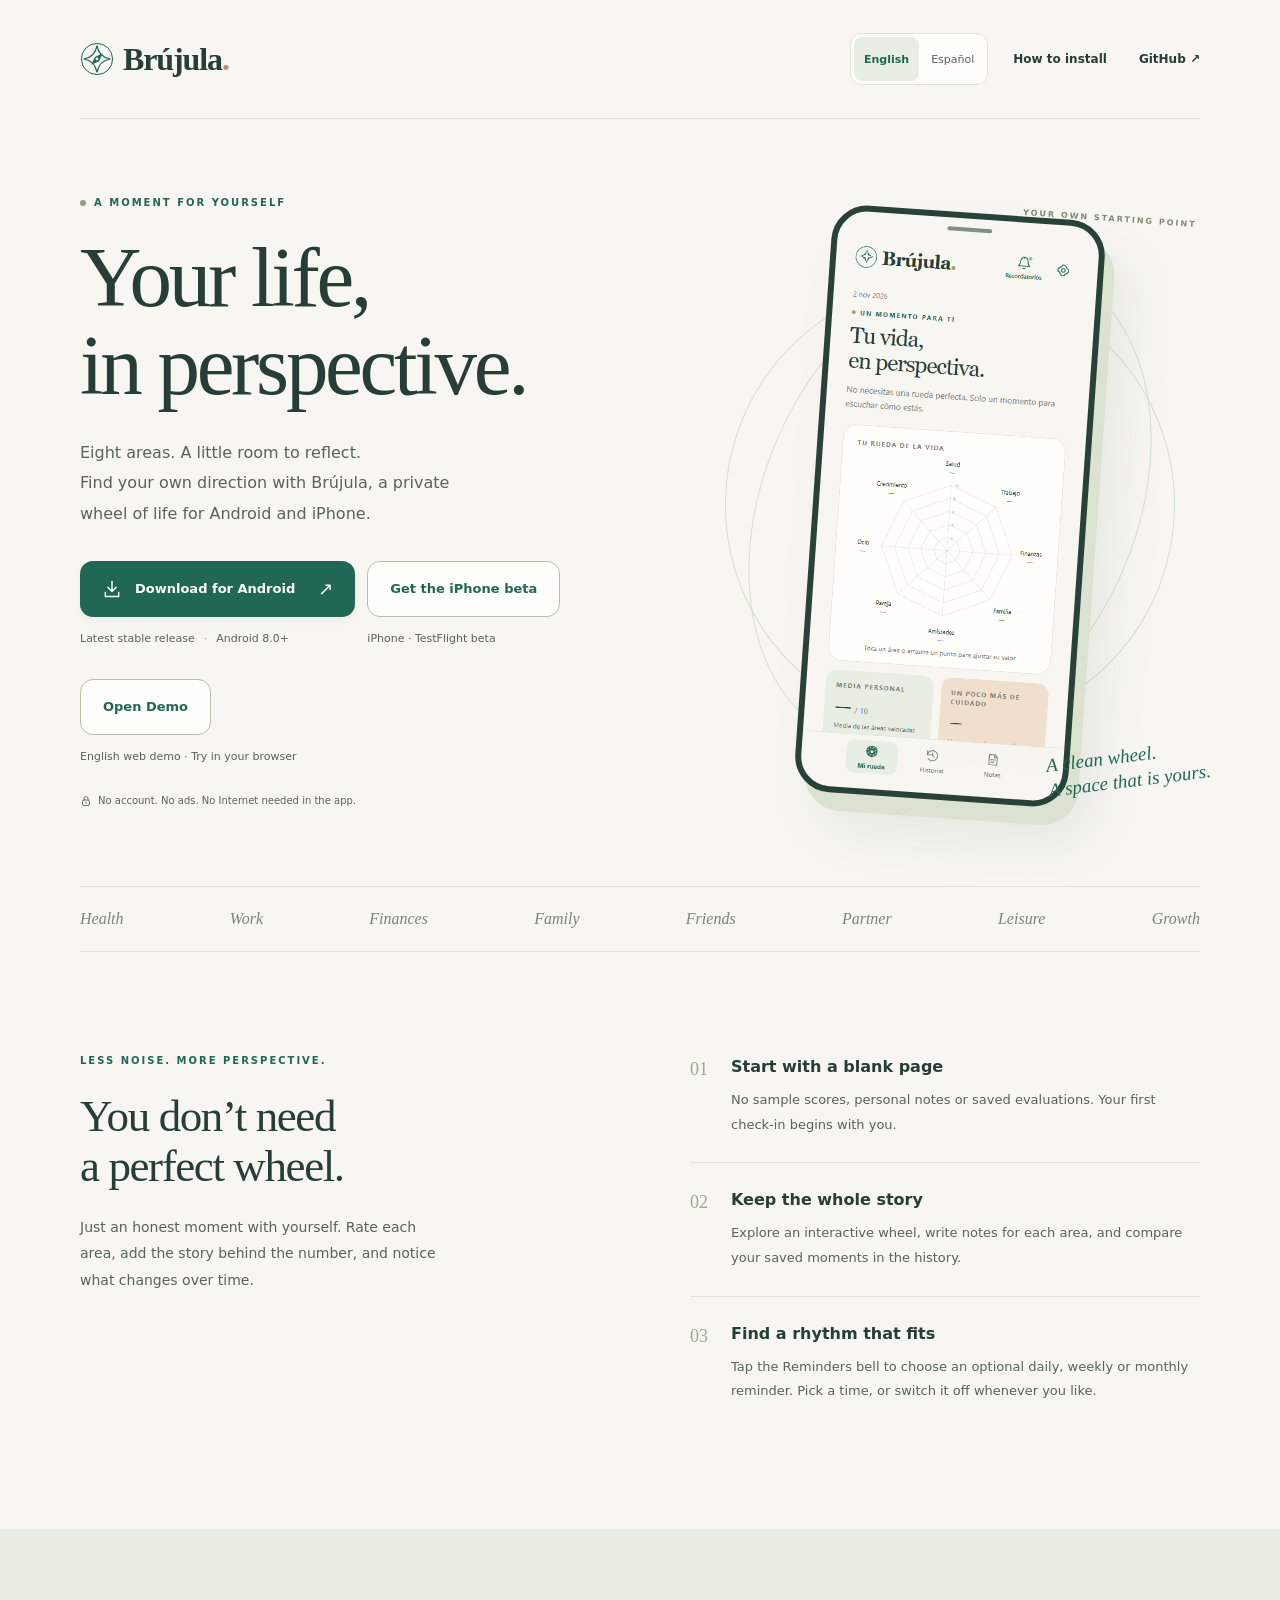
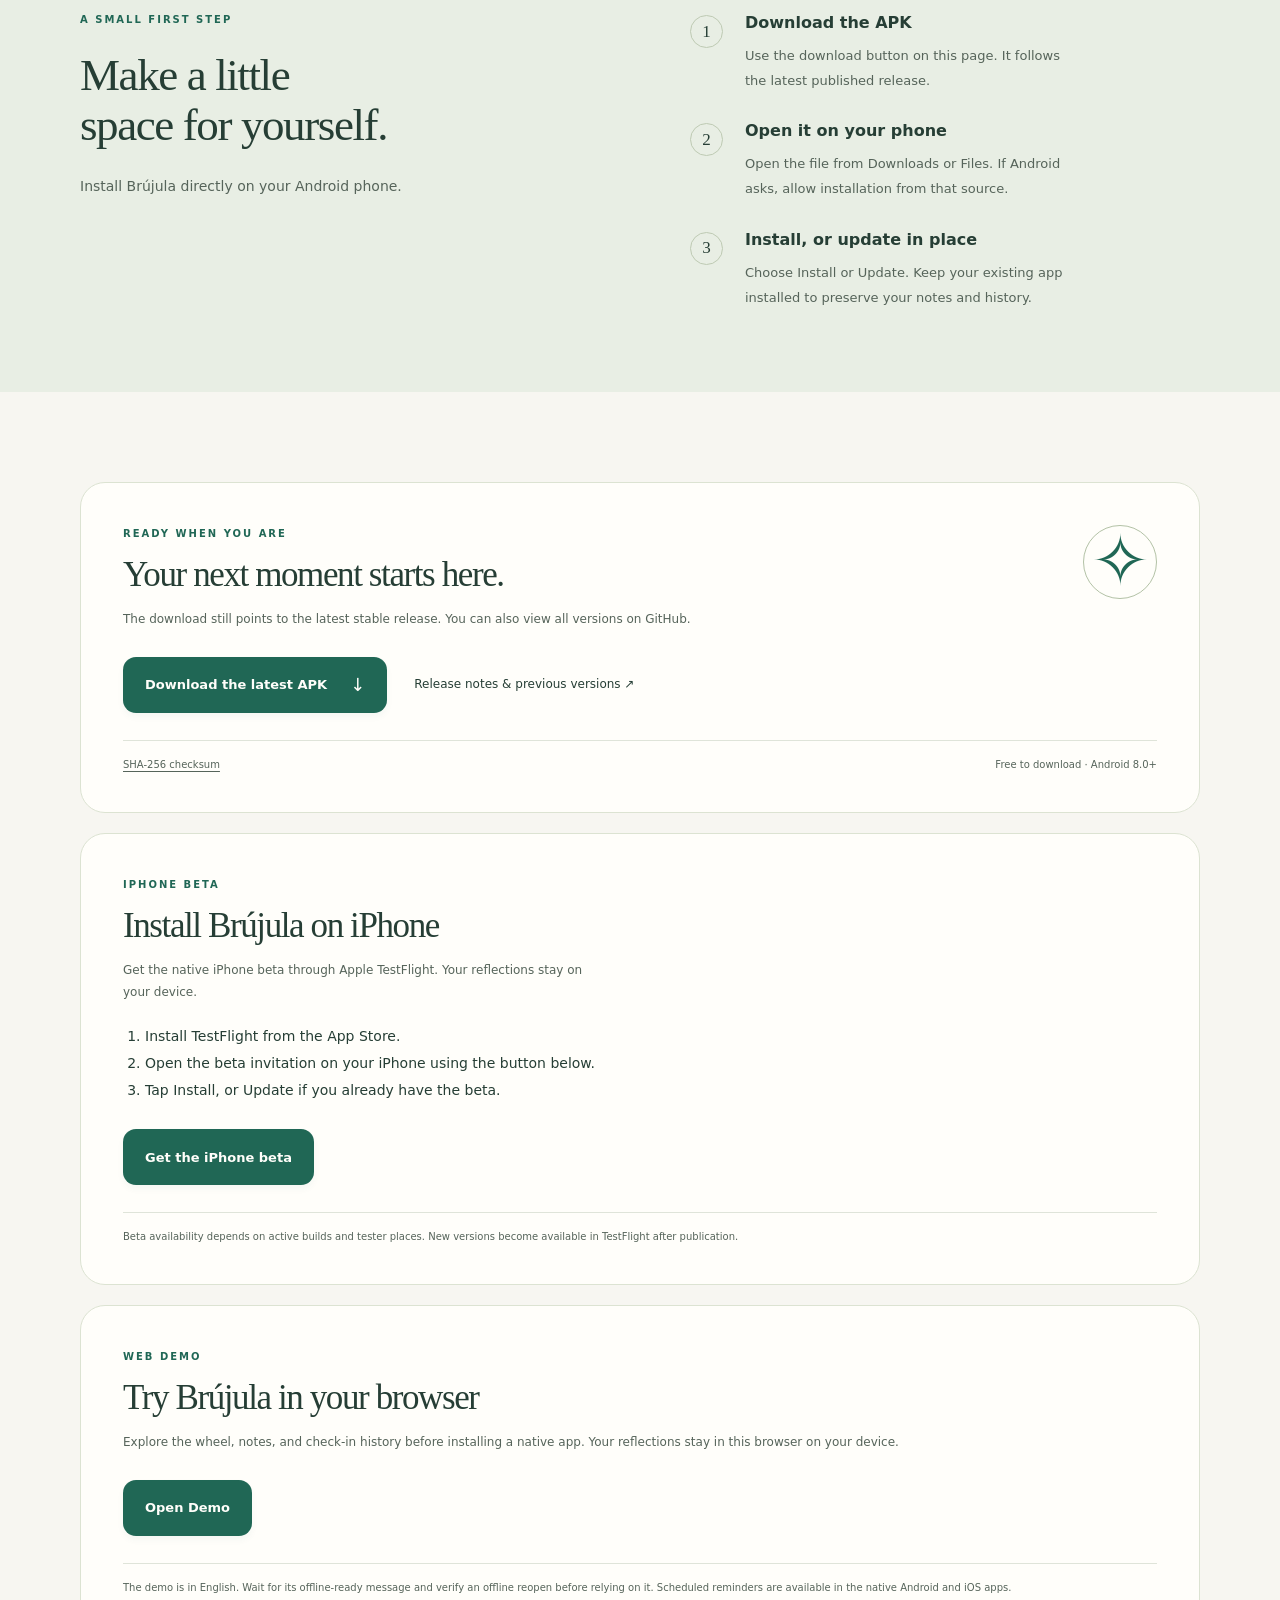
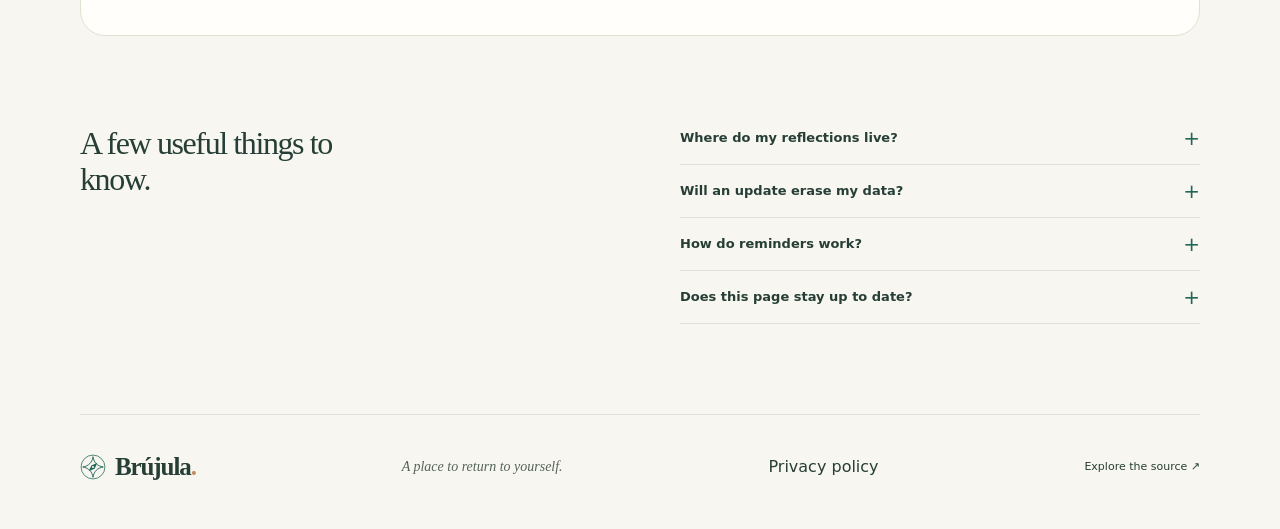
==== commit 0ab34aef: "Add public TestFlight installation links for iPhone" ====
--- a/docs/index.html
+++ b/docs/index.html
@@ -8,9 +8,9 @@
   <meta name="color-scheme" content="light">
   <title>Brújula — A moment for yourself</title>
   <link rel="icon" type="image/svg+xml" href="compass.svg">
-  <link rel="stylesheet" href="style.css?v=iphone-2">
+  <link rel="stylesheet" href="style.css?v=2026-11-12">
   <script src="config.js" defer></script>
-  <script src="translations.js?v=iphone-1" defer></script>
+  <script src="translations.js?v=2026-11-12" defer></script>
   <script src="app.js?v=language-1" defer></script>
 </head>
 <body>
@@ -35,6 +35,10 @@
           <div>
             <a class="button primary download-link" data-download href="https://github.com/anderrow/brujula/releases/latest/download/Brujula.apk"><svg viewBox="0 0 24 24" aria-hidden="true"><path d="M12 3v12m-5-5 5 5 5-5M4 16v5h16v-5"/></svg><span class="button-text" data-i18n="download">Download for Android</span><span aria-hidden="true">↗</span></a>
             <p class="download-meta"><span id="hero-version">Latest stable release</span><span class="divider">·</span>Android 8.0+</p>
+          </div>
+          <div>
+            <a class="button outline" href="https://testflight.apple.com/join/KRNwfG1G">Get the iPhone beta</a>
+            <p class="download-meta">iPhone · TestFlight beta</p>
           </div>
           <div>
             <a class="button outline" href="web-app/" data-i18n="openDemo">Open Demo</a>
@@ -78,8 +82,26 @@
       <section id="iphone" class="release-card" aria-labelledby="iphone-title">
         <div class="release-heading">
           <div>
+            <p class="eyebrow">IPHONE BETA</p>
+            <h2 id="iphone-title">Install Brújula on iPhone</h2>
+            <p>Get the native iPhone beta through Apple TestFlight. Your reflections stay on your device.</p>
+          </div>
+        </div>
+        <ol class="iphone-steps">
+          <li>Install TestFlight from the App Store.</li>
+          <li>Open the beta invitation on your iPhone using the button below.</li>
+          <li>Tap Install, or Update if you already have the beta.</li>
+        </ol>
+        <div class="release-actions">
+          <a class="button primary" href="https://testflight.apple.com/join/KRNwfG1G">Get the iPhone beta</a>
+        </div>
+        <div class="release-foot">Beta availability depends on active builds and tester places. New versions become available in TestFlight after publication.</div>
+      </section>
+      <section id="demo" class="release-card" aria-labelledby="demo-title">
+        <div class="release-heading">
+          <div>
             <p class="eyebrow" data-i18n="demoEyebrow">WEB DEMO</p>
-            <h2 id="iphone-title" data-i18n="demoTitle">Try Brújula in your browser</h2>
+            <h2 id="demo-title" data-i18n="demoTitle">Try Brújula in your browser</h2>
             <p data-i18n="demoBody">Explore the wheel, notes, and check-in history before installing a native app. Your reflections stay in this browser on your device.</p>
           </div>
         </div>
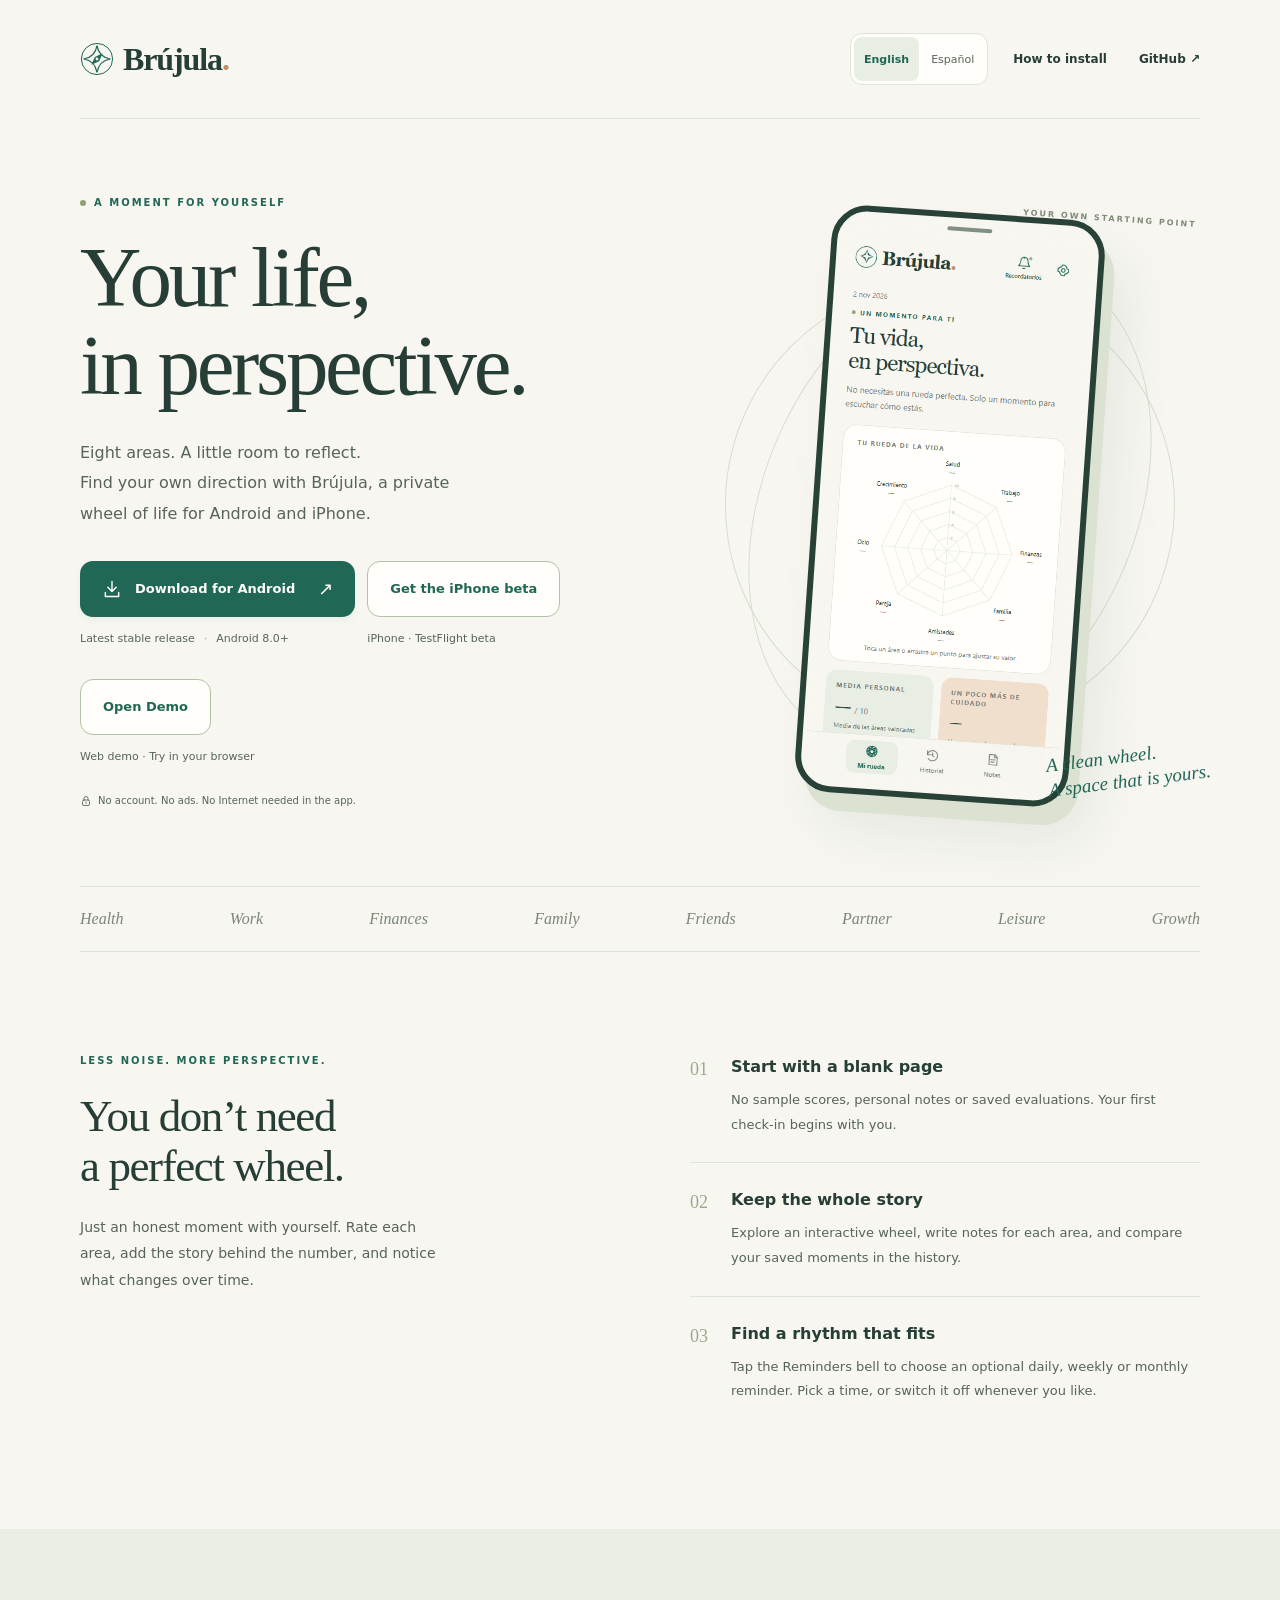
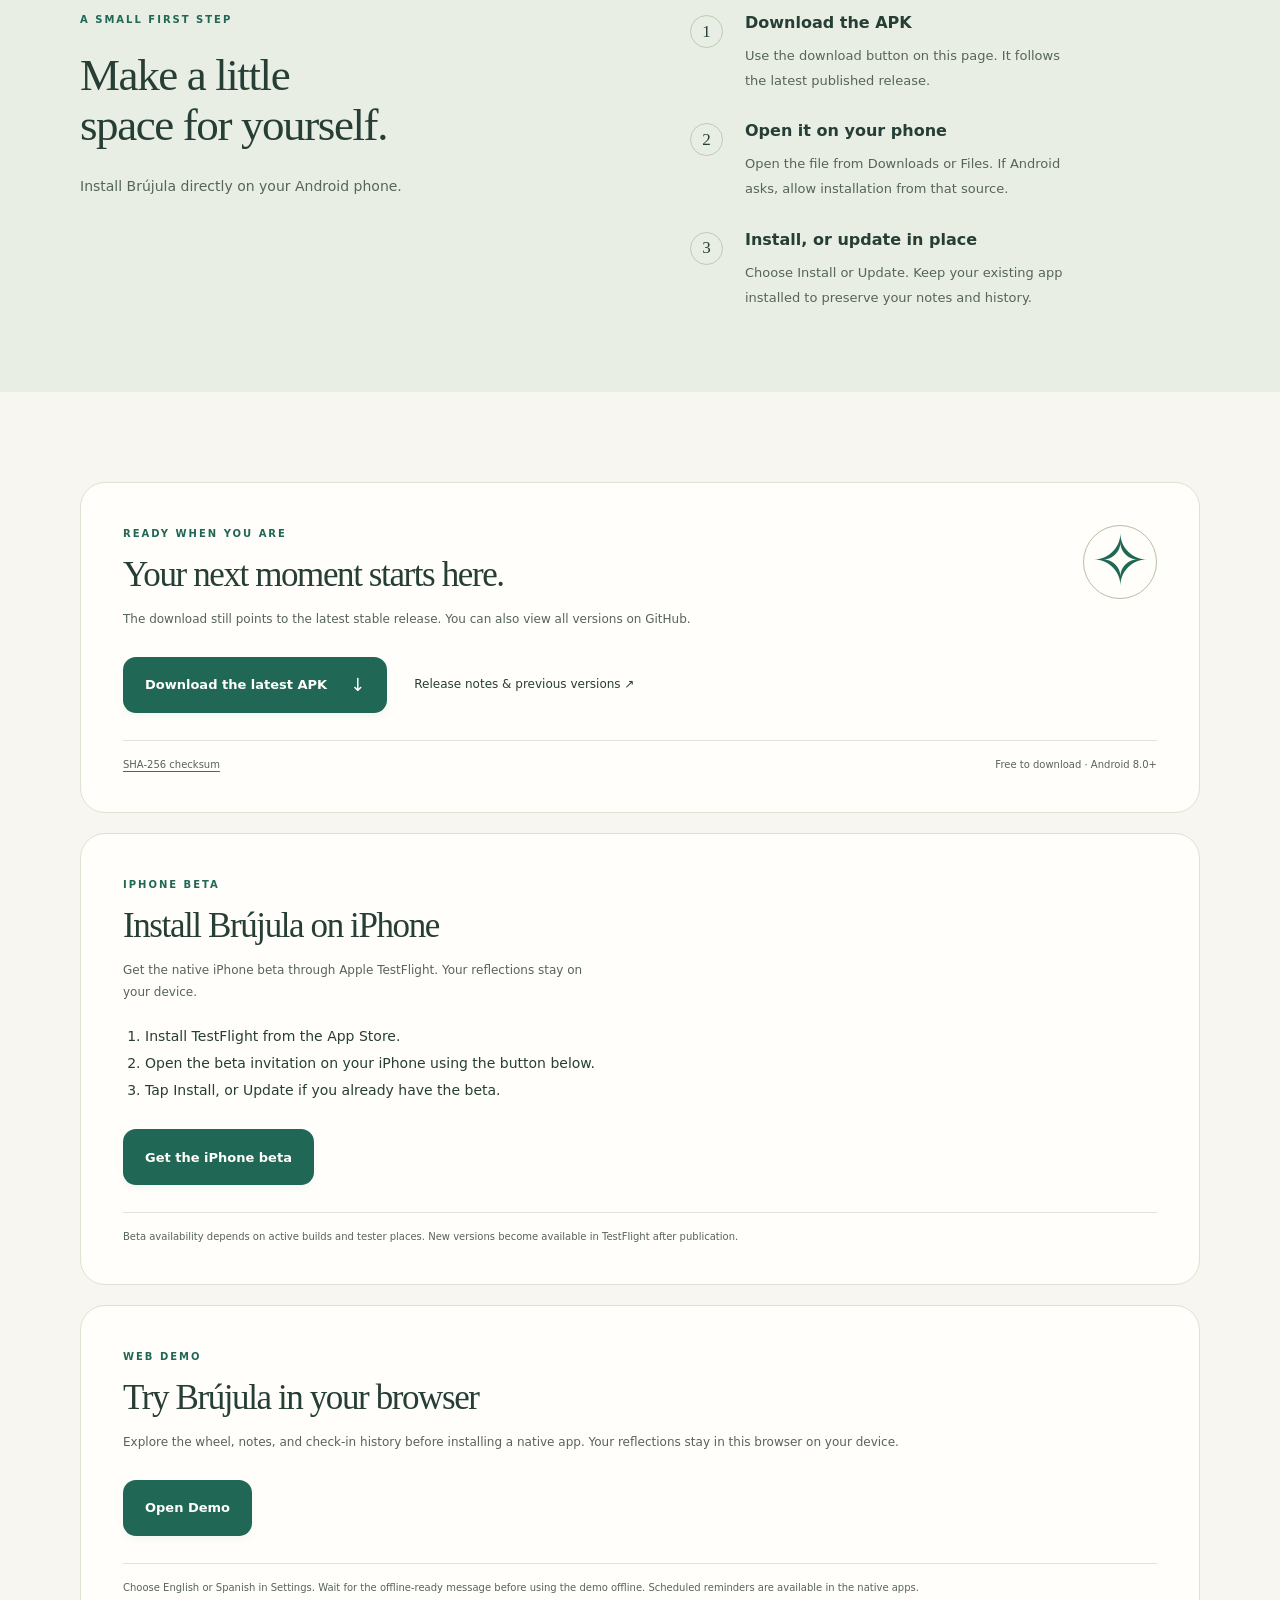
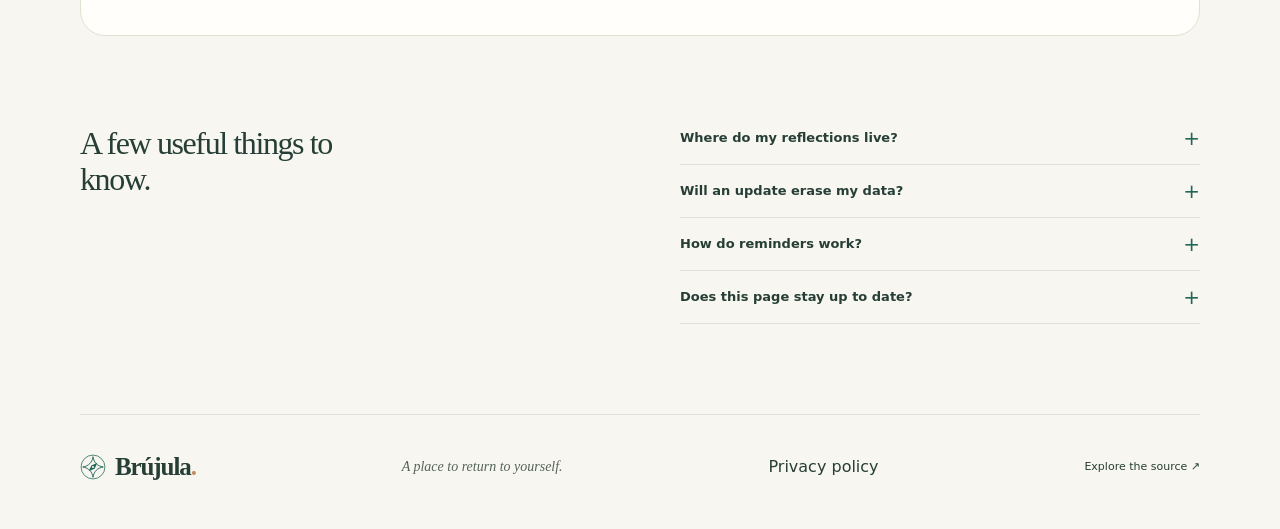
==== commit e953e797: "Restore complete English and Spanish interfaces across all apps" ====
--- a/docs/index.html
+++ b/docs/index.html
@@ -10,8 +10,8 @@
   <link rel="icon" type="image/svg+xml" href="compass.svg">
   <link rel="stylesheet" href="style.css?v=2026-11-12">
   <script src="config.js" defer></script>
-  <script src="translations.js?v=2026-11-12" defer></script>
-  <script src="app.js?v=language-1" defer></script>
+  <script src="translations.js?v=locales-2026-11-12" defer></script>
+  <script src="app.js?v=locales-2026-11-12" defer></script>
 </head>
 <body>
   <a class="skip" href="#main" data-i18n="skip">Skip to content</a>
@@ -37,12 +37,12 @@
             <p class="download-meta"><span id="hero-version">Latest stable release</span><span class="divider">·</span>Android 8.0+</p>
           </div>
           <div>
-            <a class="button outline" href="https://testflight.apple.com/join/KRNwfG1G">Get the iPhone beta</a>
-            <p class="download-meta">iPhone · TestFlight beta</p>
+            <a class="button outline" href="https://testflight.apple.com/join/KRNwfG1G" data-i18n="iphoneDownload">Get the iPhone beta</a>
+            <p class="download-meta" data-i18n="iphoneMeta">iPhone · TestFlight beta</p>
           </div>
           <div>
             <a class="button outline" href="web-app/" data-i18n="openDemo">Open Demo</a>
-            <p class="download-meta" data-i18n="demoMeta">English web demo · Try in your browser</p>
+            <p class="download-meta" data-i18n="demoMeta">Web demo · Try in your browser</p>
           </div>
         </div>
         <p class="private-line"><svg viewBox="0 0 24 24" aria-hidden="true"><rect x="5" y="10" width="14" height="11" rx="3"/><path d="M8 10V7a4 4 0 0 1 8 0v3m-4 4v3"/></svg><span data-i18n="privateLine">No account. No ads. No Internet needed in the app.</span></p>
@@ -82,20 +82,20 @@
       <section id="iphone" class="release-card" aria-labelledby="iphone-title">
         <div class="release-heading">
           <div>
-            <p class="eyebrow">IPHONE BETA</p>
-            <h2 id="iphone-title">Install Brújula on iPhone</h2>
-            <p>Get the native iPhone beta through Apple TestFlight. Your reflections stay on your device.</p>
+            <p class="eyebrow" data-i18n="iphoneEyebrow">IPHONE BETA</p>
+            <h2 id="iphone-title" data-i18n="iphoneTitle">Install Brújula on iPhone</h2>
+            <p data-i18n="iphoneBody">Get the native iPhone beta through Apple TestFlight. Your reflections stay on your device.</p>
           </div>
         </div>
         <ol class="iphone-steps">
-          <li>Install TestFlight from the App Store.</li>
-          <li>Open the beta invitation on your iPhone using the button below.</li>
-          <li>Tap Install, or Update if you already have the beta.</li>
+          <li data-i18n="iphoneStep1">Install TestFlight from the App Store.</li>
+          <li data-i18n="iphoneStep2">Open the beta invitation on your iPhone using the button below.</li>
+          <li data-i18n="iphoneStep3">Tap Install, or Update if you already have the beta.</li>
         </ol>
         <div class="release-actions">
-          <a class="button primary" href="https://testflight.apple.com/join/KRNwfG1G">Get the iPhone beta</a>
+          <a class="button primary" href="https://testflight.apple.com/join/KRNwfG1G" data-i18n="iphoneDownload">Get the iPhone beta</a>
         </div>
-        <div class="release-foot">Beta availability depends on active builds and tester places. New versions become available in TestFlight after publication.</div>
+        <div class="release-foot" data-i18n="iphoneFoot">Beta availability depends on active builds and tester places. New versions become available in TestFlight after publication.</div>
       </section>
       <section id="demo" class="release-card" aria-labelledby="demo-title">
         <div class="release-heading">
@@ -108,7 +108,7 @@
         <div class="release-actions">
           <a class="button primary" href="web-app/" data-i18n="openDemo">Open Demo</a>
         </div>
-        <div class="release-foot" data-i18n="demoFoot">The demo is in English. Wait for its offline-ready message and verify an offline reopen before relying on it. Scheduled reminders are available in the native apps.</div>
+        <div class="release-foot" data-i18n="demoFoot">Choose English or Spanish in Settings. Wait for the offline-ready message before using the demo offline. Scheduled reminders are available in the native apps.</div>
       </section>
     </div>
     <section class="faq wrap" aria-labelledby="questions-title">
